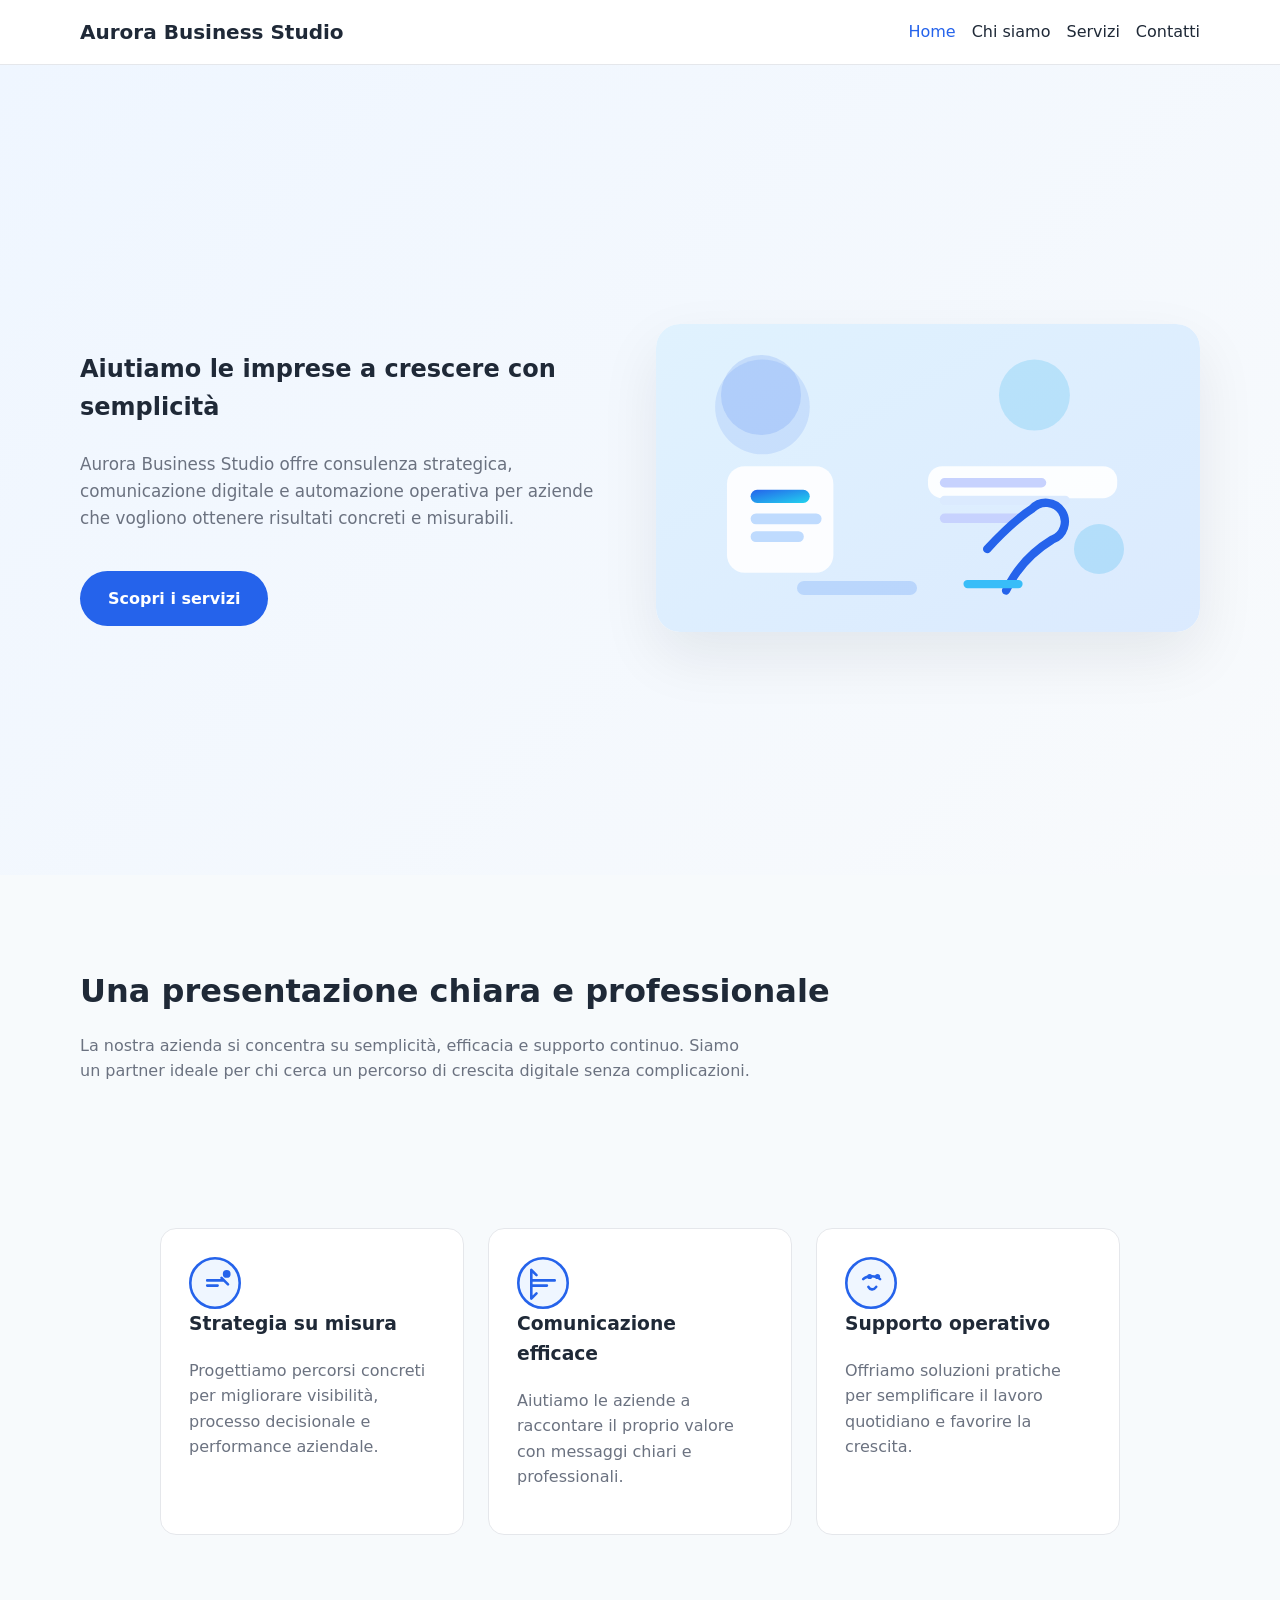
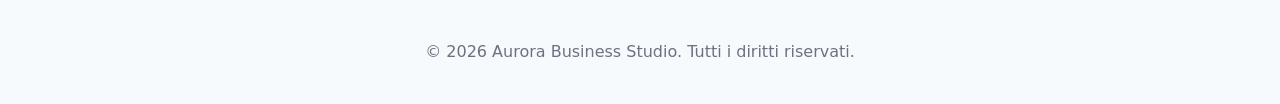
==== index.html @ 3a38fb35 "Add initial HTML, CSS, SVG assets, and JavaScript for Aurora Business Studio website" ====
<!DOCTYPE html>
<html lang="it">
<head>
  <meta charset="UTF-8" />
  <meta name="viewport" content="width=device-width, initial-scale=1.0" />
  <title>Aurora Business Studio</title>
  <link rel="stylesheet" href="styles.css" />
</head>
<body>
  <header class="site-header">
    <div class="container">
      <a class="brand" href="index.html">Aurora Business Studio</a>
      <nav>
        <a href="index.html" class="active">Home</a>
        <a href="chi-siamo.html">Chi siamo</a>
        <a href="servizi.html">Servizi</a>
        <a href="contatti.html">Contatti</a>
      </nav>
    </div>
  </header>

  <main>
    <section id="home" class="hero fade-in">
      <div class="container hero-content">
        <div class="hero-text">
          <h2>Aiutiamo le imprese a crescere con semplicità</h2>
          <p>Aurora Business Studio offre consulenza strategica, comunicazione digitale e automazione operativa per aziende che vogliono ottenere risultati concreti e misurabili.</p>
          <a class="button" href="servizi.html">Scopri i servizi</a>
        </div>
        <div class="hero-image">
          <div class="hero-graphics">
            <div class="graphic graphic-circle"></div>
            <div class="graphic graphic-small"></div>
            <div class="graphic graphic-line"></div>
          </div>
          <img src="assets/banner.svg" alt="Banner Aurora Business Studio" />
        </div>
      </div>
    </section>

    <section class="section fade-in">
      <div class="container">
        <h2>Una presentazione chiara e professionale</h2>
        <p>La nostra azienda si concentra su semplicità, efficacia e supporto continuo. Siamo un partner ideale per chi cerca un percorso di crescita digitale senza complicazioni.</p>
      </div>
    </section>

    <section class="section service-grid home-grid fade-in">
      <article>
        <div class="card-icon"><img src="assets/icon-strategy.svg" alt="Icona strategia" /></div>
        <h3>Strategia su misura</h3>
        <p>Progettiamo percorsi concreti per migliorare visibilità, processo decisionale e performance aziendale.</p>
      </article>
      <article>
        <div class="card-icon"><img src="assets/icon-comm.svg" alt="Icona comunicazione" /></div>
        <h3>Comunicazione efficace</h3>
        <p>Aiutiamo le aziende a raccontare il proprio valore con messaggi chiari e professionali.</p>
      </article>
      <article>
        <div class="card-icon"><img src="assets/icon-support.svg" alt="Icona supporto" /></div>
        <h3>Supporto operativo</h3>
        <p>Offriamo soluzioni pratiche per semplificare il lavoro quotidiano e favorire la crescita.</p>
      </article>
    </section>
  </main>

  <footer class="site-footer">
    <div class="container">
      <p>&copy; 2026 Aurora Business Studio. Tutti i diritti riservati.</p>
    </div>
  </footer>

  <script src="script.js"></script>
</body>
</html>
---- styles.css ----
:root {
  --bg: #f7fafc;
  --surface: #ffffff;
  --text: #1f2937;
  --muted: #6b7280;
  --primary: #2563eb;
  --primary-dark: #1d4ed8;
  --border: #e5e7eb;
}

* {
  box-sizing: border-box;
}

body {
  margin: 0;
  font-family: Inter, system-ui, sans-serif;
  background: var(--bg);
  color: var(--text);
  line-height: 1.6;
}

img {
  max-width: 100%;
  display: block;
}

.container {
  width: min(1120px, calc(100% - 2rem));
  margin: 0 auto;
}

.site-header {
  background: var(--surface);
  border-bottom: 1px solid var(--border);
  position: sticky;
  top: 0;
  z-index: 10;
}

.site-header .container {
  display: flex;
  align-items: center;
  justify-content: space-between;
  gap: 1rem;
  padding: 1rem 0;
}

.site-header h1 {
  margin: 0;
  font-size: 1.25rem;
}

nav {
  display: flex;
  flex-wrap: wrap;
  gap: 1rem;
}

.brand {
  color: var(--text);
  text-decoration: none;
  font-weight: 700;
  font-size: 1.25rem;
}

nav a {
  color: var(--text);
  text-decoration: none;
  font-weight: 500;
}

nav a:hover,
nav a.active,
.brand:hover {
  color: var(--primary);
}

.hero {
  min-height: calc(100vh - 90px);
  padding: 5rem 0 4rem;
  display: grid;
  align-items: center;
  background: linear-gradient(135deg, #eff6ff 0%, #f8fafc 100%);
}

.hero .container {
  max-width: 1120px;
  display: grid;
  gap: 2rem;
  align-items: center;
  grid-template-columns: 1fr 1fr;
}

.hero-text {
  max-width: 40rem;
}

.hero-image {
  position: relative;
}

.hero-image img {
  width: 100%;
  border-radius: 1.5rem;
  box-shadow: 0 24px 60px rgba(15, 23, 42, 0.08);
  animation: floatImage 8s ease-in-out infinite;
}

.hero-graphics {
  position: absolute;
  inset: 0;
  pointer-events: none;
}

.graphic {
  position: absolute;
  border-radius: 999px;
  opacity: 0.9;
  animation: floatAround 6s ease-in-out infinite;
}

.graphic-circle {
  width: 80px;
  height: 80px;
  background: rgba(37, 99, 235, 0.16);
  top: 10%;
  left: 12%;
}

.graphic-small {
  width: 50px;
  height: 50px;
  background: rgba(14, 165, 233, 0.22);
  top: 65%;
  right: 14%;
  animation-delay: 1.2s;
}

.graphic-line {
  width: 120px;
  height: 14px;
  background: rgba(59, 130, 246, 0.24);
  bottom: 12%;
  left: 26%;
  border-radius: 999px;
  animation-delay: 0.6s;
}

.card-icon img {
  width: 52px;
  animation: popIn 0.7s ease-out;
}

.service-grid article {
  background: var(--surface);
  border: 1px solid var(--border);
  border-radius: 1rem;
  padding: 1.75rem;
  transition: transform 0.25s ease, box-shadow 0.25s ease;
}

.service-grid article:hover {
  transform: translateY(-6px);
  box-shadow: 0 20px 40px rgba(15, 23, 42, 0.12);
}

@keyframes floatImage {
  0%, 100% { transform: translateY(0); }
  50% { transform: translateY(-10px); }
}

@keyframes floatAround {
  0%, 100% { transform: translateY(0); }
  50% { transform: translateY(10px); }
}

@keyframes popIn {
  from { opacity: 0; transform: scale(0.85); }
  to { opacity: 1; transform: scale(1); }
}

.page-hero {
  position: relative;
  overflow: hidden;
  border-radius: 1.75rem;
  background: linear-gradient(135deg, #f8fbff 0%, #eff6ff 100%);
  padding: 3rem 2rem;
  margin-bottom: 2rem;
}

.page-hero .container {
  display: grid;
  gap: 1.5rem;
  align-items: center;
}

.page-hero .hero-decor {
  position: absolute;
  inset: 0;
  pointer-events: none;
}

.page-hero .hero-decor span {
  position: absolute;
  border-radius: 999px;
  opacity: 0.75;
  animation: floatAround 7s ease-in-out infinite;
}

.page-hero .hero-decor span:nth-child(1) {
  width: 72px;
  height: 72px;
  background: rgba(37, 99, 235, 0.18);
  top: 12%;
  right: 8%;
}

.page-hero .hero-decor span:nth-child(2) {
  width: 44px;
  height: 44px;
  background: rgba(14, 165, 233, 0.18);
  bottom: 14%;
  left: 14%;
  animation-delay: 1.1s;
}

.page-hero .hero-decor span:nth-child(3) {
  width: 120px;
  height: 12px;
  background: rgba(59, 130, 246, 0.16);
  bottom: 18%;
  right: 16%;
  border-radius: 999px;
  animation-delay: 0.5s;
}

.page-hero h2 {
  margin: 0;
}

.service-grid article {
  background: var(--surface);
  border: 1px solid var(--border);
  border-radius: 1rem;
  padding: 1.75rem;
  transition: transform 0.25s ease, box-shadow 0.25s ease;
}

.hero p {
  max-width: 34rem;
  margin: 1.5rem 0 2.5rem;
  color: var(--muted);
  font-size: 1.05rem;
}

.button {
  display: inline-block;
  padding: 0.9rem 1.75rem;
  background: var(--primary);
  color: white;
  border-radius: 999px;
  text-decoration: none;
  font-weight: 600;
}

.button:hover {
  background: var(--primary-dark);
}

.section {
  padding: 4rem 0;
}

.section h2 {
  margin-bottom: 1rem;
  font-size: 2rem;
}

.section p {
  max-width: 42rem;
  color: var(--muted);
}

.feature-list {
  display: grid;
  gap: 0.75rem;
  max-width: 42rem;
  list-style: none;
  padding: 0;
  margin: 0;
}

.feature-list li {
  background: var(--surface);
  border: 1px solid var(--border);
  border-radius: 0.75rem;
  padding: 1rem 1.25rem;
}

.service-grid {
  display: grid;
  gap: 1.5rem;
  grid-template-columns: repeat(auto-fit, minmax(220px, 1fr));
}

.home-grid {
  max-width: 960px;
  margin-inline: auto;
}

.service-grid article {
  background: var(--surface);
  border: 1px solid var(--border);
  border-radius: 1rem;
  padding: 1.75rem;
}

.service-grid h3 {
  margin-top: 0;
}

.contact-section form {
  display: grid;
  gap: 1rem;
  max-width: 40rem;
}

label {
  font-weight: 600;
}

input,
textarea {
  width: 100%;
  border: 1px solid var(--border);
  border-radius: 0.75rem;
  padding: 0.9rem 1rem;
  font: inherit;
  background: white;
}

button[type="submit"] {
  width: fit-content;
  padding: 0.95rem 1.8rem;
  border: none;
  border-radius: 999px;
  background: var(--primary);
  color: white;
  cursor: pointer;
  font-weight: 600;
}

button[type="submit"]:hover {
  background: var(--primary-dark);
}

.popup-overlay {
  position: fixed;
  inset: 0;
  background: rgba(15, 23, 42, 0.55);
  display: grid;
  place-items: center;
  padding: 1.5rem;
  z-index: 50;
}

.popup-card {
  background: var(--surface);
  border-radius: 1.25rem;
  padding: 2rem;
  width: min(420px, 100%);
  text-align: center;
  box-shadow: 0 24px 80px rgba(15, 23, 42, 0.18);
  animation: popupIn 0.24s ease-out;
}

.popup-card h3 {
  margin-top: 0;
  margin-bottom: 0.75rem;
}

.popup-card p {
  color: var(--muted);
  margin-bottom: 1.5rem;
}

#popup-close {
  background: var(--primary);
  color: white;
  border: none;
  border-radius: 999px;
  padding: 0.9rem 1.5rem;
  cursor: pointer;
  font-weight: 600;
}

#popup-close:hover {
  background: var(--primary-dark);
}

.hidden {
  display: none;
}

@keyframes popupIn {
  from {
    opacity: 0;
    transform: translateY(20px) scale(0.97);
  }
  to {
    opacity: 1;
    transform: translateY(0) scale(1);
  }
}

.fade-in {
  opacity: 0;
  transform: translateY(20px);
  animation: fadeInUp 0.8s ease forwards;
}

.fade-in:nth-child(1) {
  animation-delay: 0.1s;
}

.fade-in:nth-child(2) {
  animation-delay: 0.2s;
}

.fade-in:nth-child(3) {
  animation-delay: 0.3s;
}

@keyframes fadeInUp {
  to {
    opacity: 1;
    transform: translateY(0);
  }
}

.info-card {
  background: var(--surface);
  border: 1px solid var(--border);
  border-radius: 1rem;
  padding: 2rem;
  box-shadow: 0 20px 50px rgba(15, 23, 42, 0.06);
}

.contact-grid {
  display: grid;
  gap: 2rem;
  grid-template-columns: 1fr 1fr;
}

.contact-info {
  background: linear-gradient(135deg, rgba(37, 99, 235, 0.08), rgba(56, 189, 248, 0.08));
  border: 1px solid rgba(37, 99, 235, 0.15);
  border-radius: 1rem;
  padding: 2rem;
}

@media (max-width: 840px) {
  .contact-grid {
    grid-template-columns: 1fr;
  }
}

.site-footer {
  padding: 1.5rem 0;
  text-align: center;
  color: var(--muted);
}

@media (max-width: 840px) {
  .service-grid,
  .contact-grid {
    grid-template-columns: 1fr;
  }
}

@media (max-width: 840px) {
  .service-grid,
  .contact-grid {
    grid-template-columns: 1fr;
  }

  .hero {
    min-height: auto;
    padding: 4rem 0 3rem;
  }

  .hero .container,
  .page-hero .container {
    grid-template-columns: 1fr;
  }

  .hero h2,
  .page-hero h2 {
    font-size: clamp(2rem, 6vw, 2.6rem);
  }

  .hero p,
  .page-hero p {
    max-width: 100%;
  }
}

@media (max-width: 640px) {
  .site-header .container {
    flex-direction: column;
    align-items: flex-start;
  }

  .hero {
    padding: 3rem 0 2rem;
  }

  .hero .container {
    width: 100%;
  }

  .hero h2 {
    font-size: 2.1rem;
  }

  .hero p {
    margin-bottom: 1.5rem;
  }

  .site-header {
    padding: 0.75rem 0;
  }
}
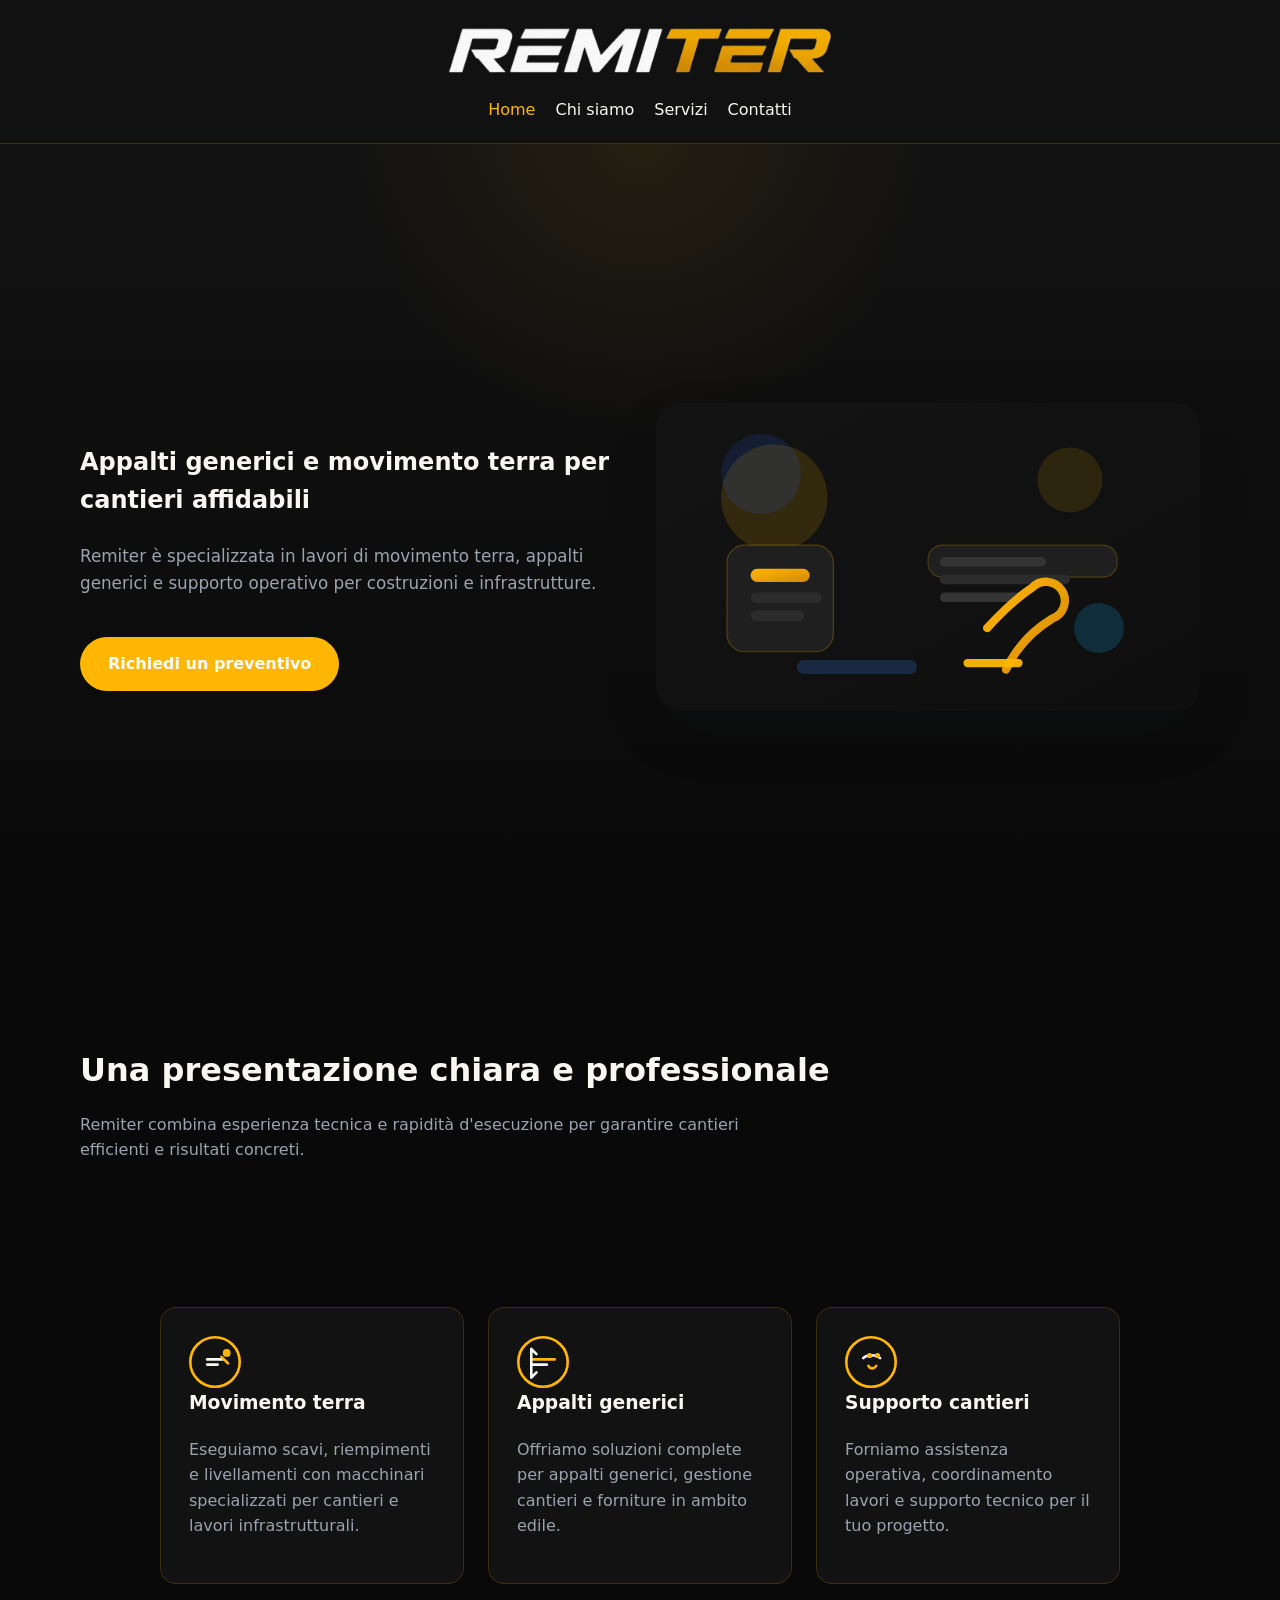
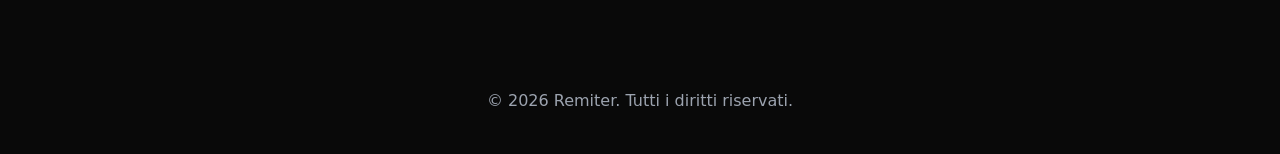
==== commit 16817f9a: "Refactor code structure for improved readability and maintainability" ====
--- a/index.html
+++ b/index.html
@@ -3,13 +3,21 @@
 <head>
   <meta charset="UTF-8" />
   <meta name="viewport" content="width=device-width, initial-scale=1.0" />
-  <title>Aurora Business Studio</title>
+  <title>Remiter - Appalti generici e movimento terra</title>
   <link rel="stylesheet" href="styles.css" />
 </head>
 <body>
+  <div class="intro-screen" id="intro-screen">
+    <div class="intro-content">
+      <img class="intro-logo" src="assets/text.png" alt="Remiter logo" />
+      <p class="intro-subtitle">Appalti generici e movimento terra</p>
+      <div class="intro-arrow" id="intro-arrow"></div>
+    </div>
+  </div>
+
   <header class="site-header">
     <div class="container">
-      <a class="brand" href="index.html">Aurora Business Studio</a>
+      <a class="brand" href="index.html"><img class="brand-logo" src="assets/text.png" alt="Remiter logo" /></a>
       <nav>
         <a href="index.html" class="active">Home</a>
         <a href="chi-siamo.html">Chi siamo</a>
@@ -23,9 +31,9 @@
     <section id="home" class="hero fade-in">
       <div class="container hero-content">
         <div class="hero-text">
-          <h2>Aiutiamo le imprese a crescere con semplicità</h2>
-          <p>Aurora Business Studio offre consulenza strategica, comunicazione digitale e automazione operativa per aziende che vogliono ottenere risultati concreti e misurabili.</p>
-          <a class="button" href="servizi.html">Scopri i servizi</a>
+          <h2>Appalti generici e movimento terra per cantieri affidabili</h2>
+          <p>Remiter è specializzata in lavori di movimento terra, appalti generici e supporto operativo per costruzioni e infrastrutture.</p>
+          <a class="button" href="contatti.html">Richiedi un preventivo</a>
         </div>
         <div class="hero-image">
           <div class="hero-graphics">
@@ -33,7 +41,7 @@
             <div class="graphic graphic-small"></div>
             <div class="graphic graphic-line"></div>
           </div>
-          <img src="assets/banner.svg" alt="Banner Aurora Business Studio" />
+          <img src="assets/banner.svg" alt="Banner Remiter" />
         </div>
       </div>
     </section>
@@ -41,32 +49,32 @@
     <section class="section fade-in">
       <div class="container">
         <h2>Una presentazione chiara e professionale</h2>
-        <p>La nostra azienda si concentra su semplicità, efficacia e supporto continuo. Siamo un partner ideale per chi cerca un percorso di crescita digitale senza complicazioni.</p>
+        <p>Remiter combina esperienza tecnica e rapidità d'esecuzione per garantire cantieri efficienti e risultati concreti.</p>
       </div>
     </section>
 
     <section class="section service-grid home-grid fade-in">
       <article>
-        <div class="card-icon"><img src="assets/icon-strategy.svg" alt="Icona strategia" /></div>
-        <h3>Strategia su misura</h3>
-        <p>Progettiamo percorsi concreti per migliorare visibilità, processo decisionale e performance aziendale.</p>
+        <div class="card-icon"><img src="assets/icon-strategy.svg" alt="Icona movimento terra" /></div>
+        <h3>Movimento terra</h3>
+        <p>Eseguiamo scavi, riempimenti e livellamenti con macchinari specializzati per cantieri e lavori infrastrutturali.</p>
       </article>
       <article>
-        <div class="card-icon"><img src="assets/icon-comm.svg" alt="Icona comunicazione" /></div>
-        <h3>Comunicazione efficace</h3>
-        <p>Aiutiamo le aziende a raccontare il proprio valore con messaggi chiari e professionali.</p>
+        <div class="card-icon"><img src="assets/icon-comm.svg" alt="Icona appalti generici" /></div>
+        <h3>Appalti generici</h3>
+        <p>Offriamo soluzioni complete per appalti generici, gestione cantieri e forniture in ambito edile.</p>
       </article>
       <article>
-        <div class="card-icon"><img src="assets/icon-support.svg" alt="Icona supporto" /></div>
-        <h3>Supporto operativo</h3>
-        <p>Offriamo soluzioni pratiche per semplificare il lavoro quotidiano e favorire la crescita.</p>
+        <div class="card-icon"><img src="assets/icon-support.svg" alt="Icona supporto cantieri" /></div>
+        <h3>Supporto cantieri</h3>
+        <p>Forniamo assistenza operativa, coordinamento lavori e supporto tecnico per il tuo progetto.</p>
       </article>
     </section>
   </main>
 
   <footer class="site-footer">
     <div class="container">
-      <p>&copy; 2026 Aurora Business Studio. Tutti i diritti riservati.</p>
+      <p>&copy; 2026 Remiter. Tutti i diritti riservati.</p>
     </div>
   </footer>
 
--- a/styles.css
+++ b/styles.css
@@ -1,11 +1,13 @@
 :root {
-  --bg: #f7fafc;
-  --surface: #ffffff;
-  --text: #1f2937;
-  --muted: #6b7280;
-  --primary: #2563eb;
-  --primary-dark: #1d4ed8;
-  --border: #e5e7eb;
+  --bg: #090909;
+  --surface: #121212;
+  --surface-soft: #1f1f1f;
+  --text: #f8f7f3;
+  --muted: #9ca3af;
+  --primary: #ffb703;
+  --primary-dark: #d48806;
+  --accent: #f7c948;
+  --border: rgba(255, 183, 3, 0.16);
 }
 
 * {
@@ -20,19 +22,32 @@
   line-height: 1.6;
 }
 
+body.intro-active {
+  overflow: hidden;
+  height: 100vh;
+}
+
 img {
   max-width: 100%;
   display: block;
 }
 
+body.intro-hidden .site-header,
+body.intro-hidden main,
+body.no-intro .site-header,
+body.no-intro main {
+  opacity: 1;
+  transform: translateY(0);
+}
+
 .container {
   width: min(1120px, calc(100% - 2rem));
   margin: 0 auto;
 }
 
 .site-header {
-  background: var(--surface);
-  border-bottom: 1px solid var(--border);
+  background: rgba(18, 18, 18, 0.96);
+  border-bottom: 1px solid rgba(255, 183, 3, 0.18);
   position: sticky;
   top: 0;
   z-index: 10;
@@ -40,10 +55,163 @@
 
 .site-header .container {
   display: flex;
+  flex-direction: column;
   align-items: center;
-  justify-content: space-between;
-  gap: 1rem;
-  padding: 1rem 0;
+  justify-content: center;
+  gap: 0.75rem;
+  padding: 1.25rem 0;
+}
+
+.hero {
+  min-height: calc(100vh - 90px);
+  padding: 5rem 0 4rem;
+  display: grid;
+  align-items: center;
+  background: linear-gradient(180deg, rgba(30, 30, 30, 1) 0%, rgba(18, 18, 18, 1) 100%);
+}
+
+.intro-screen {
+  position: fixed;
+  inset: 0;
+  display: grid;
+  place-items: center;
+  background: #090909;
+  z-index: 1000;
+  opacity: 1;
+  transition: opacity 0.7s ease;
+}
+
+.intro-screen.hidden {
+  opacity: 0;
+  pointer-events: none;
+}
+
+.site-header,
+main {
+  opacity: 0;
+  transform: translateY(18px);
+  transition: opacity 0.75s ease, transform 0.75s ease;
+}
+
+body.intro-hidden .site-header,
+body.intro-hidden main {
+  opacity: 1;
+  transform: translateY(0);
+}
+
+.intro-content {
+  text-align: center;
+  color: #f8f7f3;
+}
+
+.intro-logo {
+  width: 320px;
+  max-width: 90vw;
+  height: auto;
+  display: block;
+  margin: 0 auto 1rem;
+  opacity: 0;
+  transform: scale(0.85);
+  animation: introReveal 1.2s ease forwards;
+}
+
+.intro-subtitle {
+  margin: 0;
+  color: #9ca3af;
+  font-size: 1rem;
+  letter-spacing: 0.15em;
+  text-transform: uppercase;
+  opacity: 0;
+  transform: translateY(16px);
+  animation: introText 1.2s ease 0.5s forwards;
+}
+
+.intro-arrow {
+  width: 42px;
+  height: 42px;
+  margin: 1.75rem auto 0;
+  border-bottom: 3px solid #ffb703;
+  border-right: 3px solid #ffb703;
+  transform: rotate(45deg);
+  opacity: 0;
+  animation: introArrow 1.2s ease 0.9s forwards, introBlink 1.5s ease-in-out 1.8s infinite;
+}
+
+@keyframes introReveal {
+  to {
+    opacity: 1;
+    transform: scale(1);
+  }
+}
+
+@keyframes introText {
+  to {
+    opacity: 1;
+    transform: translateY(0);
+  }
+}
+
+@keyframes introArrow {
+  0% {
+    opacity: 0;
+    transform: rotate(45deg);
+  }
+  100% {
+    opacity: 1;
+    transform: rotate(45deg);
+  }
+}
+
+@keyframes introBlink {
+  0%, 100% {
+    opacity: 1;
+  }
+  50% {
+    opacity: 0.35;
+  }
+}
+
+.hero p {
+  max-width: 34rem;
+  margin: 1.5rem 0 2.5rem;
+  color: var(--muted);
+  font-size: 1.05rem;
+}
+
+.button {
+  display: inline-block;
+  padding: 0.9rem 1.75rem;
+  background: var(--primary);
+  color: #090909;
+  border-radius: 999px;
+  text-decoration: none;
+  font-weight: 700;
+}
+
+.button:hover {
+  background: var(--primary-dark);
+}
+
+.feature-list li,
+.service-grid article,
+.popup-card {
+  background: var(--surface);
+  border: 1px solid var(--border);
+}
+
+.section {
+  padding: 4rem 0;
+}
+
+.section h2 {
+  margin-bottom: 1rem;
+  font-size: 2rem;
+  color: var(--text);
+}
+
+.section p {
+  max-width: 42rem;
+  color: var(--muted);
 }
 
 .site-header h1 {
@@ -54,7 +222,8 @@
 nav {
   display: flex;
   flex-wrap: wrap;
-  gap: 1rem;
+  justify-content: center;
+  gap: 1.25rem;
 }
 
 .brand {
@@ -70,6 +239,23 @@
   font-weight: 500;
 }
 
+.brand {
+  color: var(--text);
+  text-decoration: none;
+  font-weight: 700;
+  font-size: 1.25rem;
+  display: inline-flex;
+  align-items: center;
+  gap: 1rem;
+}
+
+.brand-logo {
+  width: 400px;
+  height: auto;
+  display: block;
+  border-radius: 0.35rem;
+}
+
 nav a:hover,
 nav a.active,
 .brand:hover {
@@ -81,7 +267,8 @@
   padding: 5rem 0 4rem;
   display: grid;
   align-items: center;
-  background: linear-gradient(135deg, #eff6ff 0%, #f8fafc 100%);
+  background: radial-gradient(circle at top, rgba(255, 183, 3, 0.08), transparent 28%),
+    linear-gradient(180deg, #121212 0%, #090909 100%);
 }
 
 .hero .container {
@@ -184,7 +371,7 @@
   position: relative;
   overflow: hidden;
   border-radius: 1.75rem;
-  background: linear-gradient(135deg, #f8fbff 0%, #eff6ff 100%);
+  background: linear-gradient(135deg, #151515 0%, #0f0f0f 100%);
   padding: 3rem 2rem;
   margin-bottom: 2rem;
 }
@@ -211,7 +398,7 @@
 .page-hero .hero-decor span:nth-child(1) {
   width: 72px;
   height: 72px;
-  background: rgba(37, 99, 235, 0.18);
+  background: rgba(255, 183, 3, 0.18);
   top: 12%;
   right: 8%;
 }
@@ -219,7 +406,7 @@
 .page-hero .hero-decor span:nth-child(2) {
   width: 44px;
   height: 44px;
-  background: rgba(14, 165, 233, 0.18);
+  background: rgba(156, 163, 175, 0.18);
   bottom: 14%;
   left: 14%;
   animation-delay: 1.1s;
@@ -228,7 +415,7 @@
 .page-hero .hero-decor span:nth-child(3) {
   width: 120px;
   height: 12px;
-  background: rgba(59, 130, 246, 0.16);
+  background: rgba(255, 183, 3, 0.14);
   bottom: 18%;
   right: 16%;
   border-radius: 999px;
@@ -333,11 +520,17 @@
 input,
 textarea {
   width: 100%;
-  border: 1px solid var(--border);
+  border: 1px solid rgba(255, 183, 3, 0.18);
   border-radius: 0.75rem;
   padding: 0.9rem 1rem;
   font: inherit;
-  background: white;
+  background: #121212;
+  color: var(--text);
+}
+
+input::placeholder,
+textarea::placeholder {
+  color: #9ca3af;
 }
 
 button[type="submit"] {
@@ -346,9 +539,9 @@
   border: none;
   border-radius: 999px;
   background: var(--primary);
-  color: white;
+  color: #090909;
   cursor: pointer;
-  font-weight: 600;
+  font-weight: 700;
 }
 
 button[type="submit"]:hover {
@@ -454,8 +647,8 @@
 }
 
 .contact-info {
-  background: linear-gradient(135deg, rgba(37, 99, 235, 0.08), rgba(56, 189, 248, 0.08));
-  border: 1px solid rgba(37, 99, 235, 0.15);
+  background: linear-gradient(135deg, rgba(255, 183, 3, 0.08), rgba(255, 183, 3, 0.02));
+  border: 1px solid rgba(255, 183, 3, 0.15);
   border-radius: 1rem;
   padding: 2rem;
 }
@@ -477,12 +670,20 @@
   .contact-grid {
     grid-template-columns: 1fr;
   }
-}
-
-@media (max-width: 840px) {
-  .service-grid,
-  .contact-grid {
-    grid-template-columns: 1fr;
+
+  .site-header .container {
+    flex-direction: column;
+    align-items: flex-start;
+    gap: 0.75rem;
+  }
+
+  nav {
+    width: 100%;
+    justify-content: flex-start;
+  }
+
+  nav a {
+    padding: 0.35rem 0;
   }
 
   .hero {
@@ -495,6 +696,24 @@
     grid-template-columns: 1fr;
   }
 
+  .hero-image {
+    order: -1;
+  }
+
+  .hero-image img {
+    max-height: 320px;
+    object-fit: cover;
+  }
+
+  .hero-graphics {
+    display: none;
+  }
+
+  .hero-text,
+  .page-hero .container {
+    width: 100%;
+  }
+
   .hero h2,
   .page-hero h2 {
     font-size: clamp(2rem, 6vw, 2.6rem);
@@ -503,6 +722,20 @@
   .hero p,
   .page-hero p {
     max-width: 100%;
+  }
+
+  .section {
+    padding: 3rem 0;
+  }
+
+  .page-hero {
+    padding: 2rem 1rem;
+  }
+
+  .service-grid article,
+  .contact-section form,
+  .feature-list li {
+    padding: 1.25rem;
   }
 }
 
@@ -512,20 +745,32 @@
     align-items: flex-start;
   }
 
+  nav {
+    width: 100%;
+    gap: 0.5rem;
+  }
+
   .hero {
     padding: 3rem 0 2rem;
   }
 
-  .hero .container {
-    width: 100%;
-  }
-
-  .hero h2 {
-    font-size: 2.1rem;
-  }
-
-  .hero p {
-    margin-bottom: 1.5rem;
+  .hero .container,
+  .page-hero .container {
+    gap: 1.5rem;
+  }
+
+  .hero h2,
+  .page-hero h2 {
+    font-size: 2rem;
+  }
+
+  .hero p,
+  .page-hero p {
+    margin-bottom: 1.25rem;
+  }
+
+  .hero-image img {
+    border-radius: 1.2rem;
   }
 
   .site-header {
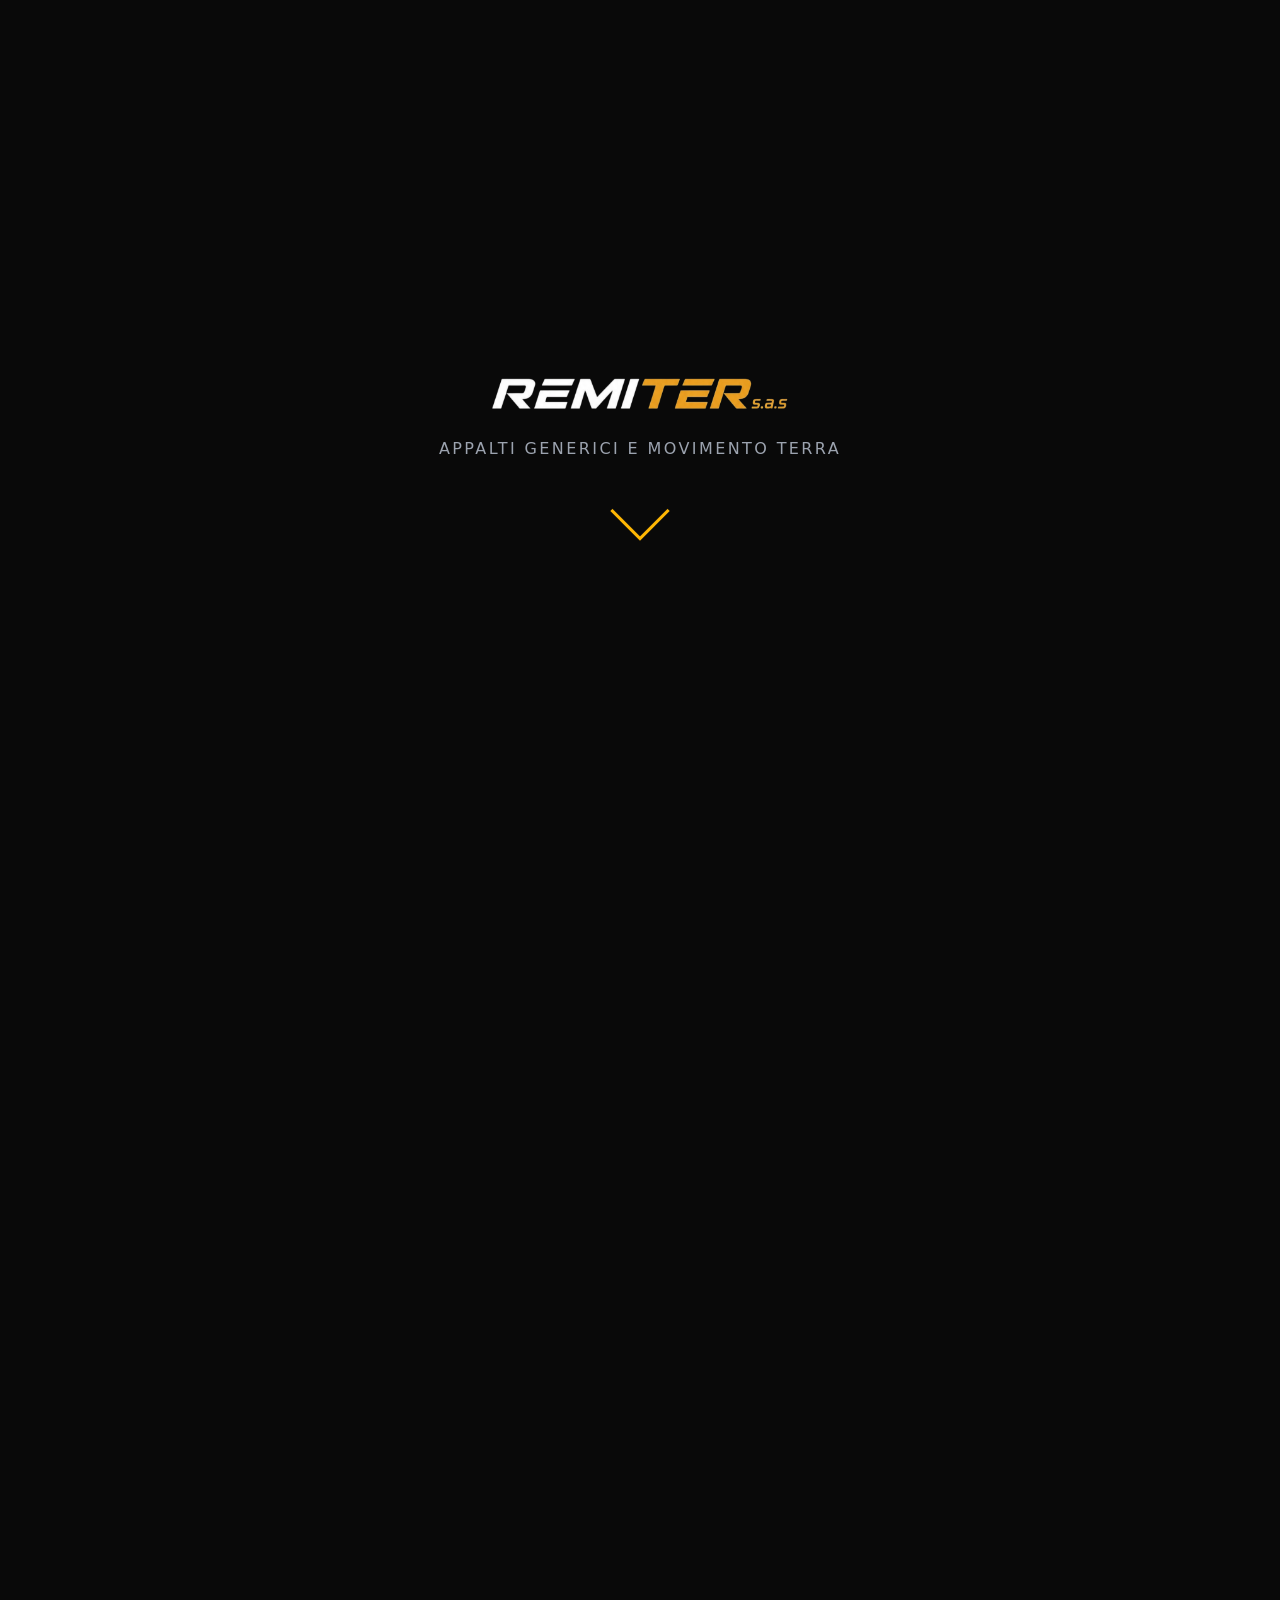
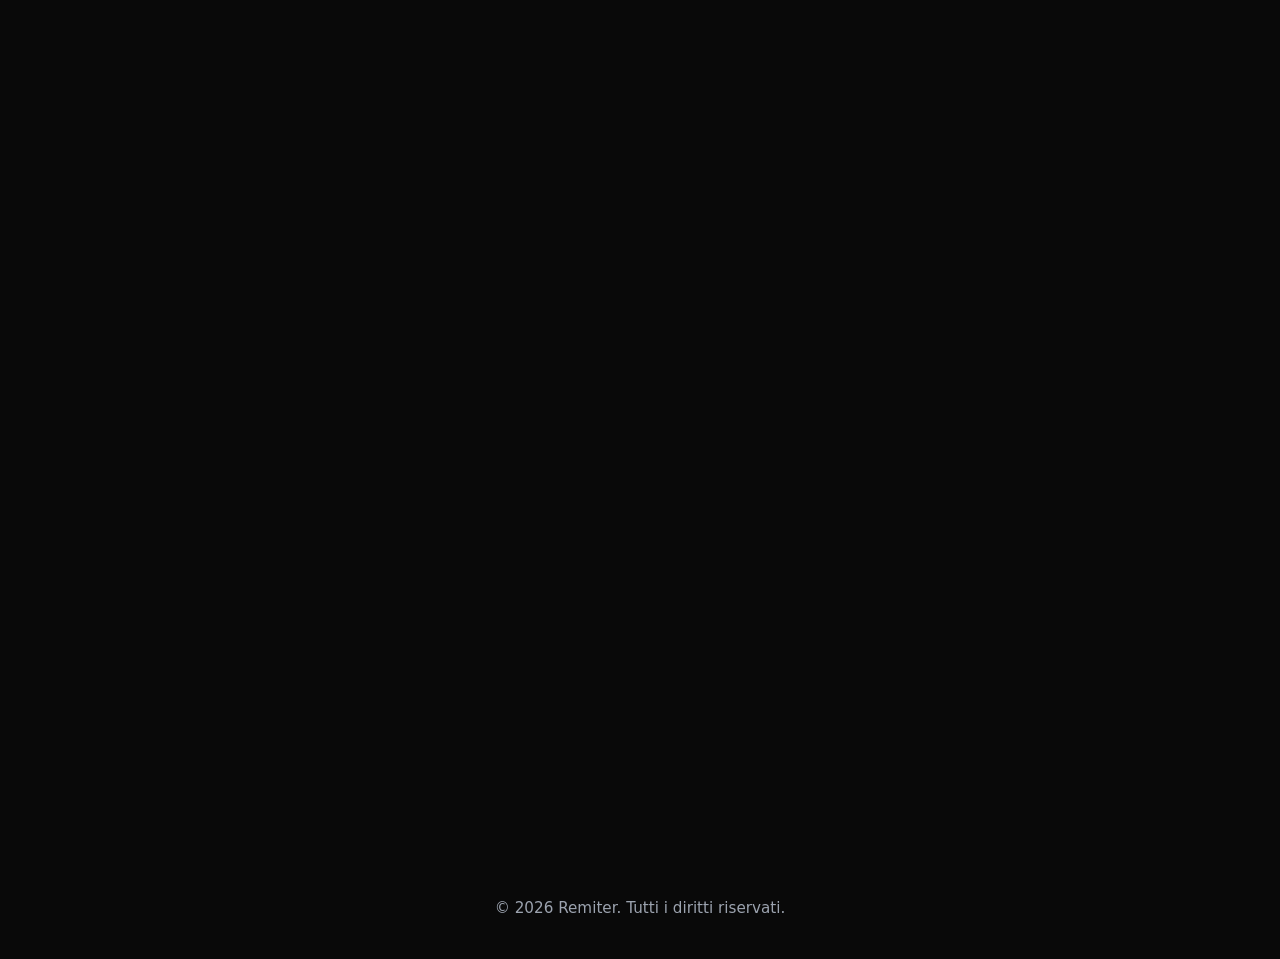
==== commit b098a73c: "Add .DS_Store file to repository" ====
--- a/index.html
+++ b/index.html
@@ -1,83 +1,114 @@
-<!DOCTYPE html>
-<html lang="it">
-<head>
-  <meta charset="UTF-8" />
-  <meta name="viewport" content="width=device-width, initial-scale=1.0" />
-  <title>Remiter - Appalti generici e movimento terra</title>
-  <link rel="stylesheet" href="styles.css" />
-</head>
-<body>
-  <div class="intro-screen" id="intro-screen">
-    <div class="intro-content">
-      <img class="intro-logo" src="assets/text.png" alt="Remiter logo" />
-      <p class="intro-subtitle">Appalti generici e movimento terra</p>
-      <div class="intro-arrow" id="intro-arrow"></div>
-    </div>
-  </div>
-
-  <header class="site-header">
-    <div class="container">
-      <a class="brand" href="index.html"><img class="brand-logo" src="assets/text.png" alt="Remiter logo" /></a>
-      <nav>
-        <a href="index.html" class="active">Home</a>
-        <a href="chi-siamo.html">Chi siamo</a>
-        <a href="servizi.html">Servizi</a>
-        <a href="contatti.html">Contatti</a>
-      </nav>
-    </div>
-  </header>
-
-  <main>
-    <section id="home" class="hero fade-in">
-      <div class="container hero-content">
-        <div class="hero-text">
-          <h2>Appalti generici e movimento terra per cantieri affidabili</h2>
-          <p>Remiter è specializzata in lavori di movimento terra, appalti generici e supporto operativo per costruzioni e infrastrutture.</p>
-          <a class="button" href="contatti.html">Richiedi un preventivo</a>
-        </div>
-        <div class="hero-image">
-          <div class="hero-graphics">
-            <div class="graphic graphic-circle"></div>
-            <div class="graphic graphic-small"></div>
-            <div class="graphic graphic-line"></div>
-          </div>
-          <img src="assets/banner.svg" alt="Banner Remiter" />
-        </div>
-      </div>
-    </section>
-
-    <section class="section fade-in">
-      <div class="container">
-        <h2>Una presentazione chiara e professionale</h2>
-        <p>Remiter combina esperienza tecnica e rapidità d'esecuzione per garantire cantieri efficienti e risultati concreti.</p>
-      </div>
-    </section>
-
-    <section class="section service-grid home-grid fade-in">
-      <article>
-        <div class="card-icon"><img src="assets/icon-strategy.svg" alt="Icona movimento terra" /></div>
-        <h3>Movimento terra</h3>
-        <p>Eseguiamo scavi, riempimenti e livellamenti con macchinari specializzati per cantieri e lavori infrastrutturali.</p>
-      </article>
-      <article>
-        <div class="card-icon"><img src="assets/icon-comm.svg" alt="Icona appalti generici" /></div>
-        <h3>Appalti generici</h3>
-        <p>Offriamo soluzioni complete per appalti generici, gestione cantieri e forniture in ambito edile.</p>
-      </article>
-      <article>
-        <div class="card-icon"><img src="assets/icon-support.svg" alt="Icona supporto cantieri" /></div>
-        <h3>Supporto cantieri</h3>
-        <p>Forniamo assistenza operativa, coordinamento lavori e supporto tecnico per il tuo progetto.</p>
-      </article>
-    </section>
-  </main>
-
-  <footer class="site-footer">
-    <div class="container">
-      <p>&copy; 2026 Remiter. Tutti i diritti riservati.</p>
-    </div>
-  </footer>
-
-  <script src="script.js"></script>
-</body>
-</html>
+<!DOCTYPE html>
+<html lang="it">
+<head>
+  <meta charset="UTF-8" />
+  <meta name="viewport" content="width=device-width, initial-scale=1.0" />
+  <title>Remiter - Appalti generici e movimento terra</title>
+  <link rel="stylesheet" href="styles.css" />
+</head>
+<body>
+  <div class="intro-screen" id="intro-screen">
+    <div class="intro-content">
+      <img class="intro-logo" src="assets/text.png?v=20260925" alt="Remiter logo" />
+      <p class="intro-subtitle">Appalti generici e movimento terra</p>
+      <div class="intro-arrow" id="intro-arrow"></div>
+    </div>
+  </div>
+
+  <header class="site-header">
+    <div class="container">
+      <a class="brand" href="index.html"><img class="brand-logo" src="assets/text.png?v=20260925" alt="Remiter logo" /></a>
+      <nav>
+        <a href="index.html" class="active">Home</a>
+        <a href="chi-siamo.html">Chi siamo</a>
+        <a href="servizi.html">Servizi</a>
+        <a href="contatti.html">Contatti</a>
+      </nav>
+    </div>
+  </header>
+
+  <main>
+    <section id="home" class="hero fade-in">
+      <div class="container hero-content">
+        <div class="hero-text">
+          <h2>Appalti generici e movimento terra per cantieri affidabili</h2>
+          <p>Remiter è un’impresa italiana dedicata alla realizzazione di opere civili, scavi, movimenti terra e appalti generici per privati, imprese e operatori del settore. Un team competente, uno standard di sicurezza elevato e un sistema di lavoro preciso per consegnare ogni progetto con tempi, qualità e trasparenza.</p>
+          <a class="button" href="contatti.html">Richiedi un preventivo</a>
+        </div>
+        <div class="hero-image">
+          <div class="hero-graphics">
+            <div class="graphic graphic-circle"></div>
+            <div class="graphic graphic-small"></div>
+            <div class="graphic graphic-line"></div>
+          </div>
+          <img src="assets/banner.svg" alt="Banner Remiter" />
+        </div>
+      </div>
+    </section>
+
+    <section class="section fade-in">
+      <div class="container">
+        <h2>Competenza concreta, organizzazione precisa</h2>
+        <p>Da oltre 15 anni accompagniamo progetti di costruzione, riqualificazione e manutenzione con un approccio operativo e orientato al risultato. Ogni intervento viene pianificato in base alle esigenze del cantiere, alle tempistiche e alle condizioni del sito per massimizzare efficienza e sicurezza.</p>
+      </div>
+    </section>
+
+    <section class="section stats-section fade-in">
+      <div class="container stats-grid">
+        <article>
+          <strong>15+</strong>
+          <span>Anni di esperienza</span>
+        </article>
+        <article>
+          <strong>250+</strong>
+          <span>Cantieri gestiti</span>
+        </article>
+        <article>
+          <strong>100%</strong>
+          <span>Approccio personalizzato</span>
+        </article>
+        <article>
+          <strong>24/7</strong>
+          <span>Supporto operativo</span>
+        </article>
+      </div>
+    </section>
+
+    <section class="section service-grid home-grid fade-in">
+      <article>
+        <div class="card-icon"><img src="assets/icon-strategy.svg" alt="Icona movimento terra" /></div>
+        <h3>Movimento terra</h3>
+        <p>Scavi, sbancamenti, livellamenti, riempimenti e sistemazioni del terreno per cantieri edili, urbanistici e infrastrutturali.</p>
+      </article>
+      <article>
+        <div class="card-icon"><img src="assets/icon-comm.svg" alt="Icona appalti generici" /></div>
+        <h3>Appalti generici</h3>
+        <p>Gestione di commesse di costruzione, opere civili, ristrutturazioni e lavori specializzati con coordinamento completo.</p>
+      </article>
+      <article>
+        <div class="card-icon"><img src="assets/icon-support.svg" alt="Icona supporto cantieri" /></div>
+        <h3>Supporto cantieri</h3>
+        <p>Logistica, organizzazione dei turni, coordinamento dei lavori e assistenza tecnica per mantenere alti livelli di produttività.</p>
+      </article>
+    </section>
+
+    <section class="section highlight-panel fade-in">
+      <div class="container highlight-wrap">
+        <div>
+          <h2>Una realtà costruita sulla fiducia</h2>
+          <p>Remiter opera con una logica semplice: ascoltare il cliente, definire le priorità, eseguire i lavori con precisione e rispettare tempi e budget. La nostra forza è la capacità di gestire ogni fase in modo concreto, senza rinunciare alla qualità e alla sicurezza.</p>
+        </div>
+        <a class="button secondary" href="chi-siamo.html">Scopri chi siamo</a>
+      </div>
+    </section>
+  </main>
+
+  <footer class="site-footer">
+    <div class="container">
+      <p>&copy; 2026 Remiter. Tutti i diritti riservati.</p>
+    </div>
+  </footer>
+
+  <script src="script.js"></script>
+</body>
+</html>
--- a/styles.css
+++ b/styles.css
@@ -1,779 +1,1152 @@
-:root {
-  --bg: #090909;
-  --surface: #121212;
-  --surface-soft: #1f1f1f;
-  --text: #f8f7f3;
-  --muted: #9ca3af;
-  --primary: #ffb703;
-  --primary-dark: #d48806;
-  --accent: #f7c948;
-  --border: rgba(255, 183, 3, 0.16);
-}
-
-* {
-  box-sizing: border-box;
-}
-
-body {
-  margin: 0;
-  font-family: Inter, system-ui, sans-serif;
-  background: var(--bg);
-  color: var(--text);
-  line-height: 1.6;
-}
-
-body.intro-active {
-  overflow: hidden;
-  height: 100vh;
-}
-
-img {
-  max-width: 100%;
-  display: block;
-}
-
-body.intro-hidden .site-header,
-body.intro-hidden main,
-body.no-intro .site-header,
-body.no-intro main {
-  opacity: 1;
-  transform: translateY(0);
-}
-
-.container {
-  width: min(1120px, calc(100% - 2rem));
-  margin: 0 auto;
-}
-
-.site-header {
-  background: rgba(18, 18, 18, 0.96);
-  border-bottom: 1px solid rgba(255, 183, 3, 0.18);
-  position: sticky;
-  top: 0;
-  z-index: 10;
-}
-
-.site-header .container {
-  display: flex;
-  flex-direction: column;
-  align-items: center;
-  justify-content: center;
-  gap: 0.75rem;
-  padding: 1.25rem 0;
-}
-
-.hero {
-  min-height: calc(100vh - 90px);
-  padding: 5rem 0 4rem;
-  display: grid;
-  align-items: center;
-  background: linear-gradient(180deg, rgba(30, 30, 30, 1) 0%, rgba(18, 18, 18, 1) 100%);
-}
-
-.intro-screen {
-  position: fixed;
-  inset: 0;
-  display: grid;
-  place-items: center;
-  background: #090909;
-  z-index: 1000;
-  opacity: 1;
-  transition: opacity 0.7s ease;
-}
-
-.intro-screen.hidden {
-  opacity: 0;
-  pointer-events: none;
-}
-
-.site-header,
-main {
-  opacity: 0;
-  transform: translateY(18px);
-  transition: opacity 0.75s ease, transform 0.75s ease;
-}
-
-body.intro-hidden .site-header,
-body.intro-hidden main {
-  opacity: 1;
-  transform: translateY(0);
-}
-
-.intro-content {
-  text-align: center;
-  color: #f8f7f3;
-}
-
-.intro-logo {
-  width: 320px;
-  max-width: 90vw;
-  height: auto;
-  display: block;
-  margin: 0 auto 1rem;
-  opacity: 0;
-  transform: scale(0.85);
-  animation: introReveal 1.2s ease forwards;
-}
-
-.intro-subtitle {
-  margin: 0;
-  color: #9ca3af;
-  font-size: 1rem;
-  letter-spacing: 0.15em;
-  text-transform: uppercase;
-  opacity: 0;
-  transform: translateY(16px);
-  animation: introText 1.2s ease 0.5s forwards;
-}
-
-.intro-arrow {
-  width: 42px;
-  height: 42px;
-  margin: 1.75rem auto 0;
-  border-bottom: 3px solid #ffb703;
-  border-right: 3px solid #ffb703;
-  transform: rotate(45deg);
-  opacity: 0;
-  animation: introArrow 1.2s ease 0.9s forwards, introBlink 1.5s ease-in-out 1.8s infinite;
-}
-
-@keyframes introReveal {
-  to {
-    opacity: 1;
-    transform: scale(1);
-  }
-}
-
-@keyframes introText {
-  to {
-    opacity: 1;
-    transform: translateY(0);
-  }
-}
-
-@keyframes introArrow {
-  0% {
-    opacity: 0;
-    transform: rotate(45deg);
-  }
-  100% {
-    opacity: 1;
-    transform: rotate(45deg);
-  }
-}
-
-@keyframes introBlink {
-  0%, 100% {
-    opacity: 1;
-  }
-  50% {
-    opacity: 0.35;
-  }
-}
-
-.hero p {
-  max-width: 34rem;
-  margin: 1.5rem 0 2.5rem;
-  color: var(--muted);
-  font-size: 1.05rem;
-}
-
-.button {
-  display: inline-block;
-  padding: 0.9rem 1.75rem;
-  background: var(--primary);
-  color: #090909;
-  border-radius: 999px;
-  text-decoration: none;
-  font-weight: 700;
-}
-
-.button:hover {
-  background: var(--primary-dark);
-}
-
-.feature-list li,
-.service-grid article,
-.popup-card {
-  background: var(--surface);
-  border: 1px solid var(--border);
-}
-
-.section {
-  padding: 4rem 0;
-}
-
-.section h2 {
-  margin-bottom: 1rem;
-  font-size: 2rem;
-  color: var(--text);
-}
-
-.section p {
-  max-width: 42rem;
-  color: var(--muted);
-}
-
-.site-header h1 {
-  margin: 0;
-  font-size: 1.25rem;
-}
-
-nav {
-  display: flex;
-  flex-wrap: wrap;
-  justify-content: center;
-  gap: 1.25rem;
-}
-
-.brand {
-  color: var(--text);
-  text-decoration: none;
-  font-weight: 700;
-  font-size: 1.25rem;
-}
-
-nav a {
-  color: var(--text);
-  text-decoration: none;
-  font-weight: 500;
-}
-
-.brand {
-  color: var(--text);
-  text-decoration: none;
-  font-weight: 700;
-  font-size: 1.25rem;
-  display: inline-flex;
-  align-items: center;
-  gap: 1rem;
-}
-
-.brand-logo {
-  width: 400px;
-  height: auto;
-  display: block;
-  border-radius: 0.35rem;
-}
-
-nav a:hover,
-nav a.active,
-.brand:hover {
-  color: var(--primary);
-}
-
-.hero {
-  min-height: calc(100vh - 90px);
-  padding: 5rem 0 4rem;
-  display: grid;
-  align-items: center;
-  background: radial-gradient(circle at top, rgba(255, 183, 3, 0.08), transparent 28%),
-    linear-gradient(180deg, #121212 0%, #090909 100%);
-}
-
-.hero .container {
-  max-width: 1120px;
-  display: grid;
-  gap: 2rem;
-  align-items: center;
-  grid-template-columns: 1fr 1fr;
-}
-
-.hero-text {
-  max-width: 40rem;
-}
-
-.hero-image {
-  position: relative;
-}
-
-.hero-image img {
-  width: 100%;
-  border-radius: 1.5rem;
-  box-shadow: 0 24px 60px rgba(15, 23, 42, 0.08);
-  animation: floatImage 8s ease-in-out infinite;
-}
-
-.hero-graphics {
-  position: absolute;
-  inset: 0;
-  pointer-events: none;
-}
-
-.graphic {
-  position: absolute;
-  border-radius: 999px;
-  opacity: 0.9;
-  animation: floatAround 6s ease-in-out infinite;
-}
-
-.graphic-circle {
-  width: 80px;
-  height: 80px;
-  background: rgba(37, 99, 235, 0.16);
-  top: 10%;
-  left: 12%;
-}
-
-.graphic-small {
-  width: 50px;
-  height: 50px;
-  background: rgba(14, 165, 233, 0.22);
-  top: 65%;
-  right: 14%;
-  animation-delay: 1.2s;
-}
-
-.graphic-line {
-  width: 120px;
-  height: 14px;
-  background: rgba(59, 130, 246, 0.24);
-  bottom: 12%;
-  left: 26%;
-  border-radius: 999px;
-  animation-delay: 0.6s;
-}
-
-.card-icon img {
-  width: 52px;
-  animation: popIn 0.7s ease-out;
-}
-
-.service-grid article {
-  background: var(--surface);
-  border: 1px solid var(--border);
-  border-radius: 1rem;
-  padding: 1.75rem;
-  transition: transform 0.25s ease, box-shadow 0.25s ease;
-}
-
-.service-grid article:hover {
-  transform: translateY(-6px);
-  box-shadow: 0 20px 40px rgba(15, 23, 42, 0.12);
-}
-
-@keyframes floatImage {
-  0%, 100% { transform: translateY(0); }
-  50% { transform: translateY(-10px); }
-}
-
-@keyframes floatAround {
-  0%, 100% { transform: translateY(0); }
-  50% { transform: translateY(10px); }
-}
-
-@keyframes popIn {
-  from { opacity: 0; transform: scale(0.85); }
-  to { opacity: 1; transform: scale(1); }
-}
-
-.page-hero {
-  position: relative;
-  overflow: hidden;
-  border-radius: 1.75rem;
-  background: linear-gradient(135deg, #151515 0%, #0f0f0f 100%);
-  padding: 3rem 2rem;
-  margin-bottom: 2rem;
-}
-
-.page-hero .container {
-  display: grid;
-  gap: 1.5rem;
-  align-items: center;
-}
-
-.page-hero .hero-decor {
-  position: absolute;
-  inset: 0;
-  pointer-events: none;
-}
-
-.page-hero .hero-decor span {
-  position: absolute;
-  border-radius: 999px;
-  opacity: 0.75;
-  animation: floatAround 7s ease-in-out infinite;
-}
-
-.page-hero .hero-decor span:nth-child(1) {
-  width: 72px;
-  height: 72px;
-  background: rgba(255, 183, 3, 0.18);
-  top: 12%;
-  right: 8%;
-}
-
-.page-hero .hero-decor span:nth-child(2) {
-  width: 44px;
-  height: 44px;
-  background: rgba(156, 163, 175, 0.18);
-  bottom: 14%;
-  left: 14%;
-  animation-delay: 1.1s;
-}
-
-.page-hero .hero-decor span:nth-child(3) {
-  width: 120px;
-  height: 12px;
-  background: rgba(255, 183, 3, 0.14);
-  bottom: 18%;
-  right: 16%;
-  border-radius: 999px;
-  animation-delay: 0.5s;
-}
-
-.page-hero h2 {
-  margin: 0;
-}
-
-.service-grid article {
-  background: var(--surface);
-  border: 1px solid var(--border);
-  border-radius: 1rem;
-  padding: 1.75rem;
-  transition: transform 0.25s ease, box-shadow 0.25s ease;
-}
-
-.hero p {
-  max-width: 34rem;
-  margin: 1.5rem 0 2.5rem;
-  color: var(--muted);
-  font-size: 1.05rem;
-}
-
-.button {
-  display: inline-block;
-  padding: 0.9rem 1.75rem;
-  background: var(--primary);
-  color: white;
-  border-radius: 999px;
-  text-decoration: none;
-  font-weight: 600;
-}
-
-.button:hover {
-  background: var(--primary-dark);
-}
-
-.section {
-  padding: 4rem 0;
-}
-
-.section h2 {
-  margin-bottom: 1rem;
-  font-size: 2rem;
-}
-
-.section p {
-  max-width: 42rem;
-  color: var(--muted);
-}
-
-.feature-list {
-  display: grid;
-  gap: 0.75rem;
-  max-width: 42rem;
-  list-style: none;
-  padding: 0;
-  margin: 0;
-}
-
-.feature-list li {
-  background: var(--surface);
-  border: 1px solid var(--border);
-  border-radius: 0.75rem;
-  padding: 1rem 1.25rem;
-}
-
-.service-grid {
-  display: grid;
-  gap: 1.5rem;
-  grid-template-columns: repeat(auto-fit, minmax(220px, 1fr));
-}
-
-.home-grid {
-  max-width: 960px;
-  margin-inline: auto;
-}
-
-.service-grid article {
-  background: var(--surface);
-  border: 1px solid var(--border);
-  border-radius: 1rem;
-  padding: 1.75rem;
-}
-
-.service-grid h3 {
-  margin-top: 0;
-}
-
-.contact-section form {
-  display: grid;
-  gap: 1rem;
-  max-width: 40rem;
-}
-
-label {
-  font-weight: 600;
-}
-
-input,
-textarea {
-  width: 100%;
-  border: 1px solid rgba(255, 183, 3, 0.18);
-  border-radius: 0.75rem;
-  padding: 0.9rem 1rem;
-  font: inherit;
-  background: #121212;
-  color: var(--text);
-}
-
-input::placeholder,
-textarea::placeholder {
-  color: #9ca3af;
-}
-
-button[type="submit"] {
-  width: fit-content;
-  padding: 0.95rem 1.8rem;
-  border: none;
-  border-radius: 999px;
-  background: var(--primary);
-  color: #090909;
-  cursor: pointer;
-  font-weight: 700;
-}
-
-button[type="submit"]:hover {
-  background: var(--primary-dark);
-}
-
-.popup-overlay {
-  position: fixed;
-  inset: 0;
-  background: rgba(15, 23, 42, 0.55);
-  display: grid;
-  place-items: center;
-  padding: 1.5rem;
-  z-index: 50;
-}
-
-.popup-card {
-  background: var(--surface);
-  border-radius: 1.25rem;
-  padding: 2rem;
-  width: min(420px, 100%);
-  text-align: center;
-  box-shadow: 0 24px 80px rgba(15, 23, 42, 0.18);
-  animation: popupIn 0.24s ease-out;
-}
-
-.popup-card h3 {
-  margin-top: 0;
-  margin-bottom: 0.75rem;
-}
-
-.popup-card p {
-  color: var(--muted);
-  margin-bottom: 1.5rem;
-}
-
-#popup-close {
-  background: var(--primary);
-  color: white;
-  border: none;
-  border-radius: 999px;
-  padding: 0.9rem 1.5rem;
-  cursor: pointer;
-  font-weight: 600;
-}
-
-#popup-close:hover {
-  background: var(--primary-dark);
-}
-
-.hidden {
-  display: none;
-}
-
-@keyframes popupIn {
-  from {
-    opacity: 0;
-    transform: translateY(20px) scale(0.97);
-  }
-  to {
-    opacity: 1;
-    transform: translateY(0) scale(1);
-  }
-}
-
-.fade-in {
-  opacity: 0;
-  transform: translateY(20px);
-  animation: fadeInUp 0.8s ease forwards;
-}
-
-.fade-in:nth-child(1) {
-  animation-delay: 0.1s;
-}
-
-.fade-in:nth-child(2) {
-  animation-delay: 0.2s;
-}
-
-.fade-in:nth-child(3) {
-  animation-delay: 0.3s;
-}
-
-@keyframes fadeInUp {
-  to {
-    opacity: 1;
-    transform: translateY(0);
-  }
-}
-
-.info-card {
-  background: var(--surface);
-  border: 1px solid var(--border);
-  border-radius: 1rem;
-  padding: 2rem;
-  box-shadow: 0 20px 50px rgba(15, 23, 42, 0.06);
-}
-
-.contact-grid {
-  display: grid;
-  gap: 2rem;
-  grid-template-columns: 1fr 1fr;
-}
-
-.contact-info {
-  background: linear-gradient(135deg, rgba(255, 183, 3, 0.08), rgba(255, 183, 3, 0.02));
-  border: 1px solid rgba(255, 183, 3, 0.15);
-  border-radius: 1rem;
-  padding: 2rem;
-}
-
-@media (max-width: 840px) {
-  .contact-grid {
-    grid-template-columns: 1fr;
-  }
-}
-
-.site-footer {
-  padding: 1.5rem 0;
-  text-align: center;
-  color: var(--muted);
-}
-
-@media (max-width: 840px) {
-  .service-grid,
-  .contact-grid {
-    grid-template-columns: 1fr;
-  }
-
-  .site-header .container {
-    flex-direction: column;
-    align-items: flex-start;
-    gap: 0.75rem;
-  }
-
-  nav {
-    width: 100%;
-    justify-content: flex-start;
-  }
-
-  nav a {
-    padding: 0.35rem 0;
-  }
-
-  .hero {
-    min-height: auto;
-    padding: 4rem 0 3rem;
-  }
-
-  .hero .container,
-  .page-hero .container {
-    grid-template-columns: 1fr;
-  }
-
-  .hero-image {
-    order: -1;
-  }
-
-  .hero-image img {
-    max-height: 320px;
-    object-fit: cover;
-  }
-
-  .hero-graphics {
-    display: none;
-  }
-
-  .hero-text,
-  .page-hero .container {
-    width: 100%;
-  }
-
-  .hero h2,
-  .page-hero h2 {
-    font-size: clamp(2rem, 6vw, 2.6rem);
-  }
-
-  .hero p,
-  .page-hero p {
-    max-width: 100%;
-  }
-
-  .section {
-    padding: 3rem 0;
-  }
-
-  .page-hero {
-    padding: 2rem 1rem;
-  }
-
-  .service-grid article,
-  .contact-section form,
-  .feature-list li {
-    padding: 1.25rem;
-  }
-}
-
-@media (max-width: 640px) {
-  .site-header .container {
-    flex-direction: column;
-    align-items: flex-start;
-  }
-
-  nav {
-    width: 100%;
-    gap: 0.5rem;
-  }
-
-  .hero {
-    padding: 3rem 0 2rem;
-  }
-
-  .hero .container,
-  .page-hero .container {
-    gap: 1.5rem;
-  }
-
-  .hero h2,
-  .page-hero h2 {
-    font-size: 2rem;
-  }
-
-  .hero p,
-  .page-hero p {
-    margin-bottom: 1.25rem;
-  }
-
-  .hero-image img {
-    border-radius: 1.2rem;
-  }
-
-  .site-header {
-    padding: 0.75rem 0;
-  }
-}
+:root {
+  --bg: #090909;
+  --surface: #121212;
+  --surface-soft: #1f1f1f;
+  --text: #f8f7f3;
+  --muted: #9ca3af;
+  --primary: #ffb703;
+  --primary-dark: #d48806;
+  --accent: #f7c948;
+  --border: rgba(255, 183, 3, 0.16);
+  --radius: 1.5rem;
+  --section-gap: clamp(2rem, 4vw, 4rem);
+  --text-base: 1rem;
+  --text-lg: clamp(1rem, 1.1vw, 1.1rem);
+  --text-xl: clamp(2rem, 4vw, 3rem);
+}
+
+* {
+  box-sizing: border-box;
+}
+
+html {
+  scroll-behavior: smooth;
+}
+
+body {
+  margin: 0;
+  font-family: Inter, system-ui, sans-serif;
+  background: var(--bg);
+  color: var(--text);
+  line-height: 1.6;
+  min-height: 100vh;
+  font-size: clamp(0.95rem, 1vw, 1.05rem);
+}
+
+main {
+  width: min(1200px, calc(100% - 2rem));
+  margin: 0 auto;
+}
+
+body.intro-active {
+  overflow: hidden;
+  height: 100vh;
+}
+
+img {
+  max-width: 100%;
+  display: block;
+}
+
+body.intro-hidden .site-header,
+body.intro-hidden main,
+body.no-intro .site-header,
+body.no-intro main {
+  opacity: 1;
+  transform: translateY(0);
+}
+
+.container {
+  width: min(1120px, calc(100% - 2rem));
+  margin: 0 auto;
+}
+
+button,
+a.button {
+  transition: transform 0.2s ease, background 0.2s ease;
+}
+
+a.button:hover,
+button:hover,
+#popup-close:hover {
+  transform: translateY(-1px);
+}
+
+.site-header {
+  background: rgba(18, 18, 18, 0.96);
+  border-bottom: 1px solid rgba(255, 183, 3, 0.18);
+  position: sticky;
+  top: 0;
+  z-index: 10;
+}
+
+.site-header .container {
+  display: flex;
+  flex-direction: column;
+  align-items: center;
+  justify-content: center;
+  gap: 0.75rem;
+  padding: 1.25rem 0;
+}
+
+.hero {
+  min-height: calc(100vh - 90px);
+  padding: 5rem 0 4rem;
+  display: grid;
+  align-items: center;
+  background: linear-gradient(180deg, rgba(30, 30, 30, 1) 0%, rgba(18, 18, 18, 1) 100%);
+}
+
+.intro-screen {
+  position: fixed;
+  inset: 0;
+  display: grid;
+  place-items: center;
+  background: #090909;
+  z-index: 1000;
+  opacity: 1;
+  transition: opacity 0.7s ease;
+}
+
+.intro-screen.hidden {
+  opacity: 0;
+  pointer-events: none;
+}
+
+.site-header,
+main {
+  opacity: 0;
+  transform: translateY(18px);
+  transition: opacity 0.75s ease, transform 0.75s ease;
+}
+
+body.intro-hidden .site-header,
+body.intro-hidden main {
+  opacity: 1;
+  transform: translateY(0);
+}
+
+.intro-content {
+  text-align: center;
+  color: #f8f7f3;
+}
+
+.intro-logo {
+  width: 320px;
+  max-width: 90vw;
+  height: auto;
+  display: block;
+  margin: 0 auto 1rem;
+  opacity: 0;
+  transform: scale(0.85);
+  animation: introReveal 1.2s ease forwards;
+}
+
+.intro-subtitle {
+  margin: 0;
+  color: #9ca3af;
+  font-size: 1rem;
+  letter-spacing: 0.15em;
+  text-transform: uppercase;
+  opacity: 0;
+  transform: translateY(16px);
+  animation: introText 1.2s ease 0.5s forwards;
+}
+
+.intro-arrow {
+  width: 42px;
+  height: 42px;
+  margin: 1.75rem auto 0;
+  border-bottom: 3px solid #ffb703;
+  border-right: 3px solid #ffb703;
+  transform: rotate(45deg);
+  opacity: 0;
+  animation: introArrow 1.2s ease 0.9s forwards, introBlink 1.5s ease-in-out 1.8s infinite;
+}
+
+@keyframes introReveal {
+  to {
+    opacity: 1;
+    transform: scale(1);
+  }
+}
+
+@keyframes introText {
+  to {
+    opacity: 1;
+    transform: translateY(0);
+  }
+}
+
+@keyframes introArrow {
+  0% {
+    opacity: 0;
+    transform: rotate(45deg);
+  }
+  100% {
+    opacity: 1;
+    transform: rotate(45deg);
+  }
+}
+
+@keyframes introBlink {
+  0%, 100% {
+    opacity: 1;
+  }
+  50% {
+    opacity: 0.35;
+  }
+}
+
+.hero p {
+  max-width: 58ch;
+  margin: 1.5rem 0 2.5rem;
+  color: var(--muted);
+  font-size: clamp(1rem, 1.05vw, 1.05rem);
+}
+
+.button {
+  display: inline-block;
+  padding: 0.95rem 1.9rem;
+  background: var(--primary);
+  color: #090909;
+  border-radius: 999px;
+  text-decoration: none;
+  font-weight: 700;
+  letter-spacing: 0.02em;
+}
+
+.button:hover {
+  background: var(--primary-dark);
+}
+
+.feature-list li,
+.service-grid article,
+.popup-card {
+  background: var(--surface);
+  border: 1px solid var(--border);
+}
+
+.section {
+  padding: var(--section-gap) 0;
+}
+
+.section h2 {
+  margin-bottom: 1rem;
+  font-size: clamp(2rem, 4vw, 3rem);
+  color: var(--text);
+  line-height: 1.05;
+}
+
+.section p {
+  max-width: 58ch;
+  color: var(--muted);
+  font-size: clamp(1rem, 1vw, 1.05rem);
+}
+
+.site-header h1 {
+  margin: 0;
+  font-size: 1.25rem;
+}
+
+nav {
+  display: flex;
+  flex-wrap: wrap;
+  justify-content: center;
+  gap: 1.25rem;
+}
+
+.brand {
+  color: var(--text);
+  text-decoration: none;
+  font-weight: 700;
+  font-size: 1.25rem;
+}
+
+nav a {
+  color: var(--text);
+  text-decoration: none;
+  font-weight: 500;
+}
+
+.brand {
+  color: var(--text);
+  text-decoration: none;
+  font-weight: 700;
+  font-size: 1.25rem;
+  display: inline-flex;
+  align-items: center;
+  gap: 1rem;
+}
+
+.brand-logo {
+  width: clamp(220px, 30vw, 420px);
+  height: auto;
+  display: block;
+  border-radius: 0.35rem;
+  max-width: 100%;
+}
+
+nav a:hover,
+nav a.active,
+.brand:hover {
+  color: var(--primary);
+}
+
+.hero {
+  min-height: calc(100vh - 90px);
+  padding: 5rem 0 4rem;
+  display: grid;
+  align-items: center;
+  background: radial-gradient(circle at top, rgba(255, 183, 3, 0.08), transparent 28%),
+    linear-gradient(180deg, #121212 0%, #090909 100%);
+}
+
+.hero .container {
+  max-width: 1120px;
+  display: grid;
+  gap: 2rem;
+  align-items: center;
+  grid-template-columns: 1fr 1fr;
+}
+
+.hero-text {
+  max-width: 40rem;
+}
+
+.hero-image {
+  position: relative;
+}
+
+.hero-image img {
+  width: 100%;
+  border-radius: 1.5rem;
+  box-shadow: 0 24px 60px rgba(15, 23, 42, 0.08);
+  animation: floatImage 8s ease-in-out infinite;
+}
+
+.hero-graphics {
+  position: absolute;
+  inset: 0;
+  pointer-events: none;
+}
+
+.graphic {
+  position: absolute;
+  border-radius: 999px;
+  opacity: 0.9;
+  animation: floatAround 6s ease-in-out infinite;
+}
+
+.graphic-circle {
+  width: 80px;
+  height: 80px;
+  background: rgba(37, 99, 235, 0.16);
+  top: 10%;
+  left: 12%;
+}
+
+.graphic-small {
+  width: 50px;
+  height: 50px;
+  background: rgba(14, 165, 233, 0.22);
+  top: 65%;
+  right: 14%;
+  animation-delay: 1.2s;
+}
+
+.graphic-line {
+  width: 120px;
+  height: 14px;
+  background: rgba(59, 130, 246, 0.24);
+  bottom: 12%;
+  left: 26%;
+  border-radius: 999px;
+  animation-delay: 0.6s;
+}
+
+.card-icon img {
+  width: 52px;
+  animation: popIn 0.7s ease-out;
+}
+
+.service-grid article {
+  background: var(--surface);
+  border: 1px solid var(--border);
+  border-radius: 1rem;
+  padding: 1.75rem;
+  transition: transform 0.25s ease, box-shadow 0.25s ease;
+}
+
+.service-grid article:hover {
+  transform: translateY(-6px);
+  box-shadow: 0 20px 40px rgba(15, 23, 42, 0.12);
+}
+
+.stats-section {
+  padding-top: 0;
+}
+
+.stats-grid {
+  display: grid;
+  grid-template-columns: repeat(auto-fit, minmax(180px, 1fr));
+  gap: 1.25rem;
+}
+
+.stats-grid article {
+  background: rgba(255, 183, 3, 0.06);
+  border: 1px solid rgba(255, 183, 3, 0.18);
+  border-radius: 1rem;
+  padding: 1.5rem 1rem;
+  text-align: center;
+}
+
+.stats-grid strong {
+  display: block;
+  font-size: clamp(2rem, 3vw, 2.4rem);
+  color: var(--primary);
+  margin-bottom: 0.4rem;
+}
+
+.stats-grid span {
+  color: var(--muted);
+}
+
+.highlight-panel {
+  padding-top: 0;
+}
+
+.highlight-wrap {
+  display: grid;
+  grid-template-columns: 1.5fr auto;
+  gap: 1.5rem;
+  align-items: center;
+  background: linear-gradient(135deg, rgba(255, 183, 3, 0.08), rgba(18, 18, 18, 0.92));
+  border: 1px solid var(--border);
+  border-radius: 1.25rem;
+  padding: clamp(1.5rem, 3vw, 2.5rem);
+  text-align: left;
+}
+
+.button.secondary {
+  background: transparent;
+  color: var(--text);
+  border: 1px solid rgba(255, 183, 3, 0.35);
+}
+
+.company-panel,
+.contact-grid {
+  display: grid;
+  grid-template-columns: 1.2fr 0.8fr;
+  gap: 1.5rem;
+  align-items: start;
+}
+
+.contact-section .container {
+  width: min(1120px, calc(100% - 2rem));
+  margin: 0 auto;
+}
+
+.info-card,
+.contact-info,
+.company-meta {
+  background: var(--surface);
+  border: 1px solid var(--border);
+  border-radius: 1rem;
+  padding: 1.5rem;
+}
+
+.process-grid {
+  display: grid;
+  grid-template-columns: repeat(auto-fit, minmax(220px, 1fr));
+  gap: 1.25rem;
+  margin-top: 1.5rem;
+}
+
+.process-grid div {
+  background: var(--surface);
+  border: 1px solid var(--border);
+  border-radius: 1rem;
+  padding: 1.5rem;
+}
+
+.process-grid span {
+  display: inline-flex;
+  width: 2.2rem;
+  height: 2.2rem;
+  align-items: center;
+  justify-content: center;
+  border-radius: 999px;
+  background: rgba(255, 183, 3, 0.12);
+  color: var(--primary);
+  font-weight: 700;
+  margin-bottom: 0.75rem;
+}
+
+.contact-list {
+  display: grid;
+  gap: 0.5rem;
+  justify-items: center;
+}
+
+.company-meta {
+  margin-top: 1rem;
+  text-align: center;
+}
+
+.contact-info h3 {
+  margin-top: 0;
+  font-size: clamp(1.5rem, 3vw, 2rem);
+}
+
+@media (max-width: 768px) {
+  .hero .container,
+  .company-panel,
+  .contact-grid,
+  .highlight-wrap {
+    grid-template-columns: 1fr;
+  }
+
+  .hero {
+    min-height: auto;
+  }
+}
+
+@keyframes floatImage {
+  0%, 100% { transform: translateY(0); }
+  50% { transform: translateY(-10px); }
+}
+
+@keyframes floatAround {
+  0%, 100% { transform: translateY(0); }
+  50% { transform: translateY(10px); }
+}
+
+@keyframes popIn {
+  from { opacity: 0; transform: scale(0.85); }
+  to { opacity: 1; transform: scale(1); }
+}
+
+.page-hero {
+  position: relative;
+  overflow: hidden;
+  border-radius: 1.75rem;
+  background: linear-gradient(135deg, #151515 0%, #0f0f0f 100%);
+  padding: 3rem 2rem;
+  margin: 0 auto 2rem;
+  width: min(1180px, calc(100% - 2rem));
+}
+
+.page-hero .container {
+  display: grid;
+  gap: 1.5rem;
+  align-items: center;
+  text-align: center;
+}
+
+.intro-contact-copy {
+  max-width: 840px;
+  margin: 0 auto;
+  text-align: center;
+}
+
+.intro-contact-copy p {
+  margin-left: auto;
+  margin-right: auto;
+  text-align: center;
+}
+
+.page-hero .hero-decor {
+  position: absolute;
+  inset: 0;
+  pointer-events: none;
+}
+
+.page-hero .hero-decor span {
+  position: absolute;
+  border-radius: 999px;
+  opacity: 0.75;
+  animation: floatAround 7s ease-in-out infinite;
+}
+
+.page-hero .hero-decor span:nth-child(1) {
+  width: 72px;
+  height: 72px;
+  background: rgba(255, 183, 3, 0.18);
+  top: 12%;
+  right: 8%;
+}
+
+.page-hero .hero-decor span:nth-child(2) {
+  width: 44px;
+  height: 44px;
+  background: rgba(156, 163, 175, 0.18);
+  bottom: 14%;
+  left: 14%;
+  animation-delay: 1.1s;
+}
+
+.page-hero .hero-decor span:nth-child(3) {
+  width: 120px;
+  height: 12px;
+  background: rgba(255, 183, 3, 0.14);
+  bottom: 18%;
+  right: 16%;
+  border-radius: 999px;
+  animation-delay: 0.5s;
+}
+
+.page-hero h2 {
+  margin: 0;
+}
+
+.service-grid article {
+  background: var(--surface);
+  border: 1px solid var(--border);
+  border-radius: 1rem;
+  padding: 1.75rem;
+  transition: transform 0.25s ease, box-shadow 0.25s ease;
+}
+
+.hero p {
+  max-width: 58ch;
+  margin: 1.5rem 0 2.5rem;
+  color: var(--muted);
+  font-size: clamp(1rem, 1.05vw, 1.1rem);
+}
+
+.button {
+  display: inline-block;
+  padding: 0.95rem 1.9rem;
+  background: var(--primary);
+  color: #090909;
+  border-radius: 999px;
+  text-decoration: none;
+  font-weight: 700;
+  letter-spacing: 0.02em;
+}
+
+.button:hover {
+  background: var(--primary-dark);
+}
+
+.section {
+  padding: var(--section-gap) 0;
+}
+
+.section h2 {
+  margin-bottom: 1rem;
+  font-size: clamp(2rem, 4vw, 3rem);
+  color: var(--text);
+  line-height: 1.05;
+}
+
+.section p {
+  max-width: 58ch;
+  color: var(--muted);
+  font-size: clamp(1rem, 1vw, 1.05rem);
+}
+
+.feature-list {
+  display: grid;
+  gap: 0.75rem;
+  max-width: 42rem;
+  list-style: none;
+  padding: 0;
+  margin: 0 auto;
+  text-align: left;
+}
+
+.feature-list li {
+  background: var(--surface);
+  border: 1px solid var(--border);
+  border-radius: 0.75rem;
+  padding: 1rem 1.25rem;
+}
+
+.service-grid {
+  display: grid;
+  gap: 1.5rem;
+  grid-template-columns: repeat(auto-fit, minmax(220px, 1fr));
+}
+
+.home-grid {
+  max-width: 960px;
+  margin-inline: auto;
+}
+
+.service-grid article {
+  background: var(--surface);
+  border: 1px solid var(--border);
+  border-radius: 1rem;
+  padding: 1.75rem;
+}
+
+.service-grid h3 {
+  margin-top: 0;
+}
+
+.contact-section {
+  display: flex;
+  justify-content: center;
+}
+
+.contact-shell {
+  width: min(980px, calc(100% - 2rem));
+  margin: 0 auto;
+  padding: clamp(2rem, 3vw, 3rem) clamp(1.25rem, 2.5vw, 2rem);
+  border: 1px solid rgba(255, 183, 3, 0.38);
+  border-radius: 1.5rem;
+  background: rgba(10, 12, 14, 0.96);
+  box-shadow: inset 0 0 0 1px rgba(255, 183, 3, 0.08);
+  text-align: center;
+  animation: fadeInUp 0.8s ease both;
+}
+
+.contact-shell h2 {
+  margin: 0 0 1.5rem;
+  font-size: clamp(1.8rem, 3vw, 2.5rem);
+  line-height: 1;
+  font-weight: 700;
+  letter-spacing: -0.04em;
+}
+
+.contact-list {
+  display: grid;
+  gap: 1.3rem;
+  justify-items: center;
+  text-align: center;
+}
+
+.contact-list p,
+.company-meta p {
+  margin: 0;
+  text-align: center;
+  color: #dfe2e8;
+  font-size: clamp(0.95rem, 1.2vw, 1.2rem);
+  line-height: 1.4;
+}
+
+.contact-list strong,
+.company-meta strong {
+  font-weight: 600;
+}
+
+.phone-link {
+  color: var(--primary);
+  text-decoration: none;
+  font-weight: 700;
+}
+
+.phone-link:hover {
+  color: #ffd76f;
+  text-decoration: underline;
+}
+
+.company-meta {
+  margin-top: 2.2rem;
+  padding: 1.4rem 1.2rem;
+  border: 1px solid rgba(255, 183, 3, 0.35);
+  border-radius: 1.2rem;
+  background: rgba(255, 255, 255, 0.01);
+  text-align: center;
+  animation: fadeInUp 0.9s ease both;
+}
+
+.phone-link {
+  color: var(--primary);
+  text-decoration: none;
+  font-weight: 700;
+  transition: transform 0.2s ease, color 0.2s ease;
+}
+
+.phone-link:hover {
+  color: #ffd76f;
+  text-decoration: underline;
+  transform: translateY(-1px);
+}
+
+.contact-section form {
+  display: none;
+}
+
+label {
+  font-weight: 600;
+}
+
+input,
+textarea {
+  width: 100%;
+  border: 1px solid rgba(255, 183, 3, 0.18);
+  border-radius: 0.75rem;
+  padding: 0.9rem 1rem;
+  font: inherit;
+  background: #121212;
+  color: var(--text);
+}
+
+input::placeholder,
+textarea::placeholder {
+  color: #9ca3af;
+}
+
+button[type="submit"] {
+  width: fit-content;
+  padding: 0.95rem 1.8rem;
+  border: none;
+  border-radius: 999px;
+  background: var(--primary);
+  color: #090909;
+  cursor: pointer;
+  font-weight: 700;
+}
+
+button[type="submit"]:hover {
+  background: var(--primary-dark);
+}
+
+.popup-overlay {
+  position: fixed;
+  inset: 0;
+  background: rgba(15, 23, 42, 0.55);
+  display: grid;
+  place-items: center;
+  padding: 1.5rem;
+  z-index: 50;
+}
+
+.popup-card {
+  background: var(--surface);
+  border-radius: 1.25rem;
+  padding: 2rem;
+  width: min(420px, 100%);
+  text-align: center;
+  box-shadow: 0 24px 80px rgba(15, 23, 42, 0.18);
+  animation: popupIn 0.24s ease-out;
+}
+
+.popup-card h3 {
+  margin-top: 0;
+  margin-bottom: 0.75rem;
+}
+
+.popup-card p {
+  color: var(--muted);
+  margin-bottom: 1.5rem;
+}
+
+#popup-close {
+  background: var(--primary);
+  color: white;
+  border: none;
+  border-radius: 999px;
+  padding: 0.9rem 1.5rem;
+  cursor: pointer;
+  font-weight: 600;
+}
+
+#popup-close:hover {
+  background: var(--primary-dark);
+}
+
+.hidden {
+  display: none;
+}
+
+@keyframes popupIn {
+  from {
+    opacity: 0;
+    transform: translateY(20px) scale(0.97);
+  }
+  to {
+    opacity: 1;
+    transform: translateY(0) scale(1);
+  }
+}
+
+.fade-in {
+  opacity: 0;
+  transform: translateY(20px);
+  animation: fadeInUp 0.8s ease forwards;
+}
+
+.fade-in:nth-child(1) {
+  animation-delay: 0.1s;
+}
+
+.fade-in:nth-child(2) {
+  animation-delay: 0.2s;
+}
+
+.fade-in:nth-child(3) {
+  animation-delay: 0.3s;
+}
+
+@keyframes fadeInUp {
+  to {
+    opacity: 1;
+    transform: translateY(0);
+  }
+}
+
+.info-card {
+  background: var(--surface);
+  border: 1px solid var(--border);
+  border-radius: 1rem;
+  padding: 2rem;
+  box-shadow: 0 20px 50px rgba(15, 23, 42, 0.06);
+}
+
+.contact-grid {
+  display: grid;
+  gap: 2rem;
+  grid-template-columns: 1fr 1fr;
+}
+
+.contact-info {
+  background: linear-gradient(135deg, rgba(255, 183, 3, 0.08), rgba(255, 183, 3, 0.02));
+  border: 1px solid rgba(255, 183, 3, 0.15);
+  border-radius: 1rem;
+  padding: 2rem;
+}
+
+@media (max-width: 840px) {
+  .contact-grid {
+    grid-template-columns: 1fr;
+  }
+}
+
+.site-footer {
+  padding: 1.5rem 0;
+  text-align: center;
+  color: var(--muted);
+}
+
+@media (max-width: 840px) {
+  .service-grid,
+  .contact-grid {
+    grid-template-columns: 1fr;
+  }
+
+  .site-header .container {
+    flex-direction: column;
+    align-items: center;
+    gap: 1rem;
+  }
+
+  nav {
+    width: 100%;
+    justify-content: center;
+    gap: 0.85rem;
+  }
+
+  nav a {
+    padding: 0.35rem 0.5rem;
+  }
+
+  .hero {
+    min-height: auto;
+    padding: 4rem 0 3rem;
+  }
+
+  .hero .container,
+  .page-hero .container {
+    grid-template-columns: 1fr;
+  }
+
+  .hero-image {
+    order: -1;
+  }
+
+  .hero-image img {
+    max-height: 320px;
+    object-fit: cover;
+  }
+
+  .hero-graphics {
+    display: none;
+  }
+
+  .hero-text,
+  .page-hero .container {
+    width: 100%;
+  }
+
+  .hero h2,
+  .page-hero h2 {
+    font-size: clamp(2rem, 6vw, 2.6rem);
+  }
+
+  .hero p,
+  .page-hero p {
+    max-width: 100%;
+  }
+
+  .section {
+    padding: 3rem 0;
+  }
+
+  .page-hero {
+    padding: 2rem 1rem;
+  }
+
+  .service-grid article,
+  .contact-section form,
+  .feature-list li {
+    padding: 1.25rem;
+  }
+}
+
+@media (max-width: 640px) {
+  .site-header .container {
+    flex-direction: column;
+    align-items: center;
+    gap: 1rem;
+  }
+
+  nav {
+    width: 100%;
+    gap: 0.65rem;
+    justify-content: center;
+  }
+
+  nav a {
+    padding: 0.5rem 0.5rem;
+    font-size: 0.95rem;
+  }
+
+  .hero {
+    padding: 3rem 0 2rem;
+  }
+
+  .hero .container,
+  .page-hero .container {
+    gap: 1.5rem;
+  }
+
+  .hero h2,
+  .page-hero h2 {
+    font-size: clamp(1.9rem, 7vw, 2.3rem);
+  }
+
+  .hero p,
+  .page-hero p {
+    margin-bottom: 1.25rem;
+    font-size: 1rem;
+  }
+
+  .hero-image img {
+    border-radius: 1.2rem;
+  }
+
+  .site-header {
+    padding: 0.75rem 0;
+  }
+
+  .section {
+    padding: 2rem 0;
+  }
+
+  .page-hero {
+    padding: 1.75rem 1rem;
+  }
+
+  .service-grid article,
+  .contact-section form,
+  .feature-list li {
+    padding: 1.25rem;
+  }
+
+  .contact-info {
+    padding: 1.5rem;
+  }
+
+  .contact-grid {
+    gap: 1.5rem;
+  }
+
+  button[type="submit"] {
+    width: 100%;
+    padding: 1rem 1.2rem;
+  }
+}
+
+@media (max-width: 480px) {
+  .site-header .container {
+    gap: 0.75rem;
+    padding: 0.9rem 0;
+  }
+
+  nav {
+    gap: 0.5rem;
+  }
+
+  nav a {
+    font-size: 0.95rem;
+    padding: 0.5rem 0.4rem;
+  }
+
+  .hero {
+    padding: 2.5rem 0 1.5rem;
+  }
+
+  .hero .container,
+  .page-hero .container {
+    gap: 1rem;
+  }
+
+  .hero-text,
+  .page-hero .container {
+    width: 100%;
+  }
+
+  .hero h2,
+  .page-hero h2 {
+    font-size: clamp(1.75rem, 10vw, 2.1rem);
+  }
+
+  .hero p,
+  .page-hero p {
+    font-size: 0.98rem;
+    line-height: 1.7;
+  }
+
+  .button {
+    width: min(240px, 90%);
+    margin: 0 auto;
+    display: inline-flex;
+    justify-content: center;
+    text-align: center;
+  }
+
+  button[type="submit"] {
+    width: 100%;
+    justify-content: center;
+  }
+
+  .hero-text {
+    text-align: center;
+  }
+
+  .hero-image img {
+    max-height: 260px;
+  }
+
+  .service-grid,
+  .contact-grid,
+  .feature-list {
+    gap: 1rem;
+  }
+
+  .service-grid article,
+  .contact-section form,
+  .feature-list li,
+  .contact-info {
+    padding: 1rem;
+  }
+
+  .site-footer {
+    padding: 1.25rem 1rem;
+  }
+}
+
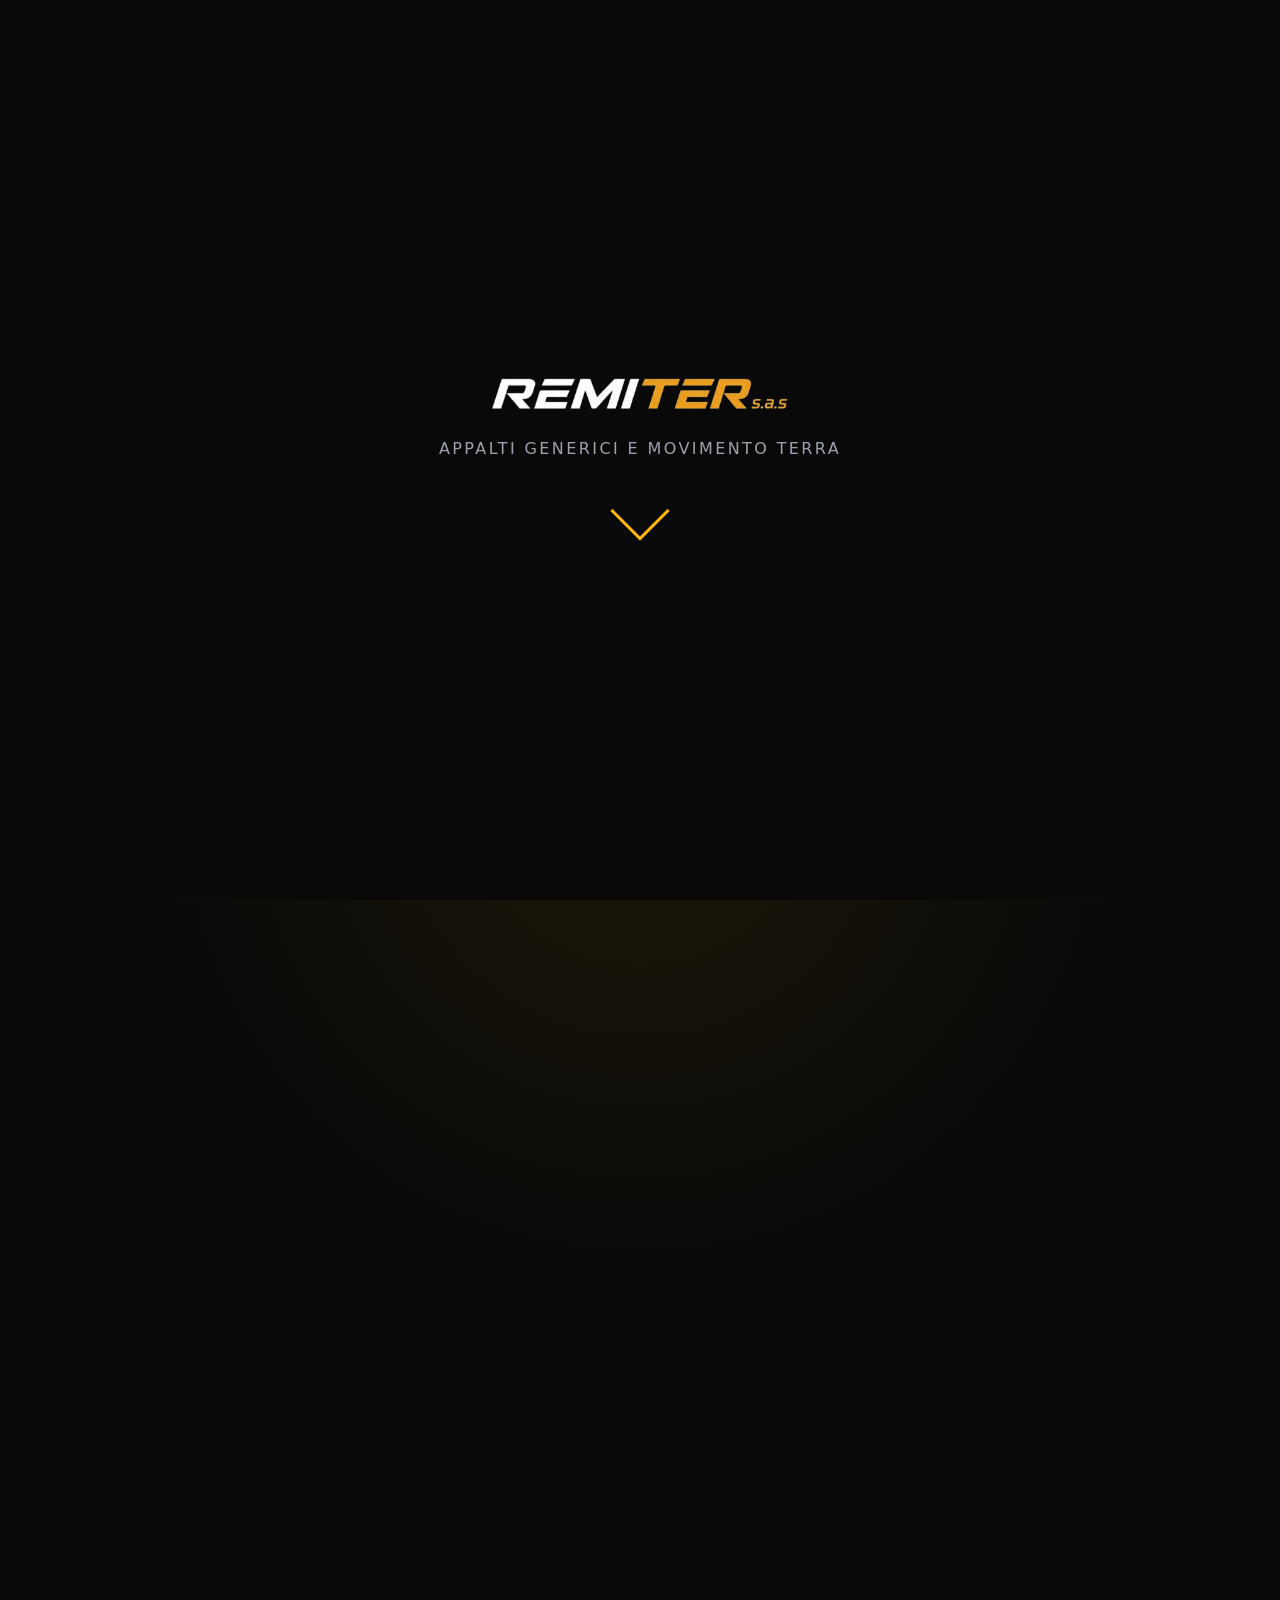
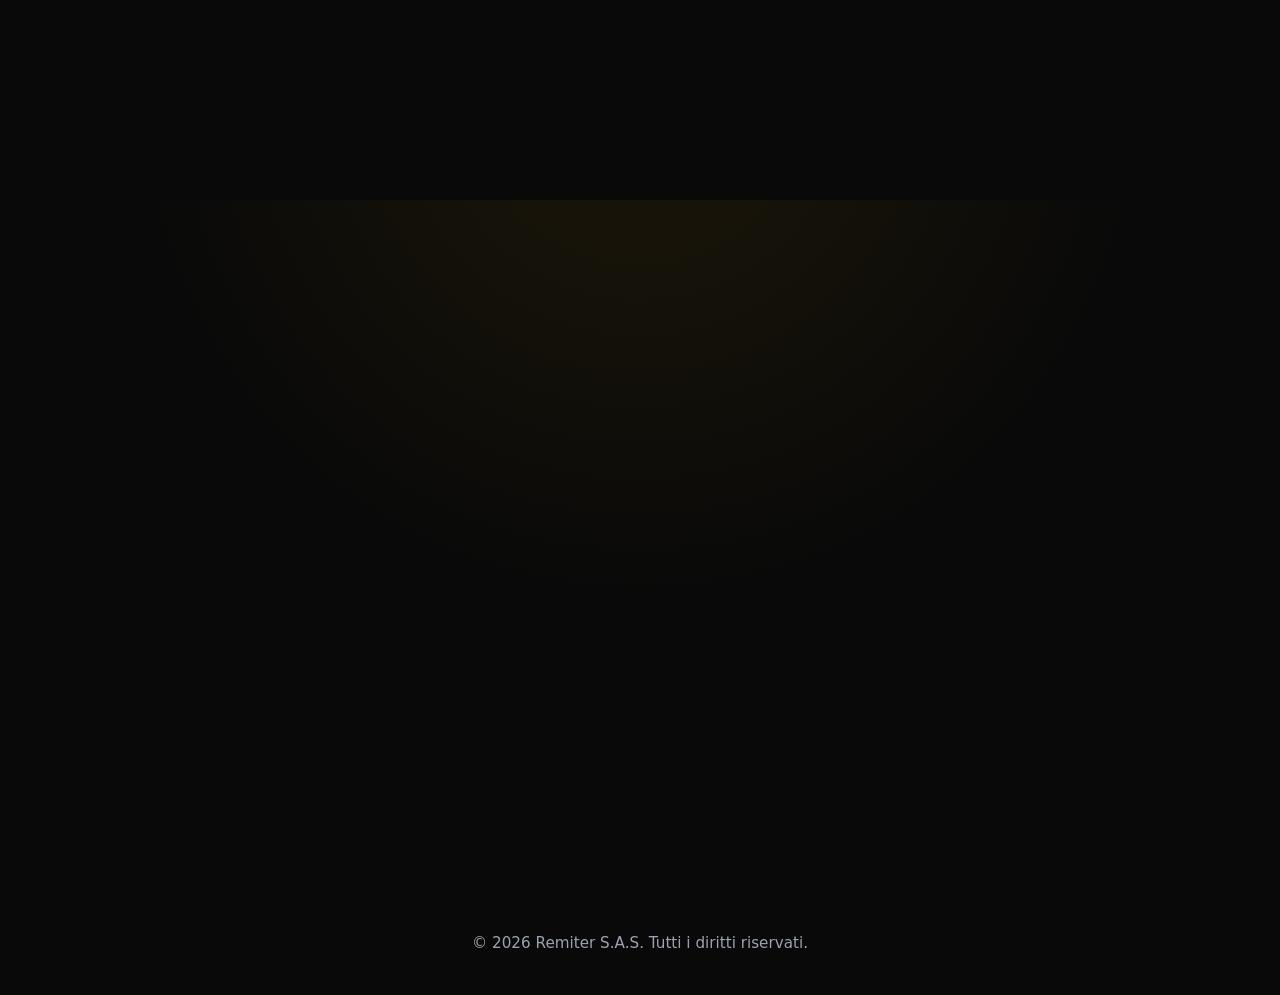
==== commit 583228ab: "Add new company information and enhance styles for better layout and responsiveness" ====
--- a/index.html
+++ b/index.html
@@ -5,6 +5,7 @@
   <meta name="viewport" content="width=device-width, initial-scale=1.0" />
   <title>Remiter - Appalti generici e movimento terra</title>
   <link rel="stylesheet" href="styles.css" />
+  <link rel="stylesheet" href="styles.css?v=20260926" />
 </head>
 <body>
   <div class="intro-screen" id="intro-screen">
@@ -49,27 +50,27 @@
     <section class="section fade-in">
       <div class="container">
         <h2>Competenza concreta, organizzazione precisa</h2>
-        <p>Da oltre 15 anni accompagniamo progetti di costruzione, riqualificazione e manutenzione con un approccio operativo e orientato al risultato. Ogni intervento viene pianificato in base alle esigenze del cantiere, alle tempistiche e alle condizioni del sito per massimizzare efficienza e sicurezza.</p>
+          <p>Accompagniamo progetti di costruzione, riqualificazione e manutenzione con un approccio operativo e orientato al risultato. Ogni intervento viene pianificato in base alle esigenze del cantiere, alle tempistiche e alle condizioni del sito per massimizzare efficienza e sicurezza.</p>
       </div>
     </section>
 
     <section class="section stats-section fade-in">
       <div class="container stats-grid">
         <article>
-          <strong>15+</strong>
-          <span>Anni di esperienza</span>
+          <strong>2026</strong>
+          <span>Anno di costituzione</span>
         </article>
         <article>
-          <strong>250+</strong>
-          <span>Cantieri gestiti</span>
+          <strong>2</strong>
+          <span>Soci</span>
         </article>
         <article>
-          <strong>100%</strong>
-          <span>Approccio personalizzato</span>
+          <strong>CH-440512</strong>
+          <span>Numero REA</span>
         </article>
         <article>
-          <strong>24/7</strong>
-          <span>Supporto operativo</span>
+          <strong>0</strong>
+          <span>Unità locali</span>
         </article>
       </div>
     </section>
@@ -105,7 +106,7 @@
 
   <footer class="site-footer">
     <div class="container">
-      <p>&copy; 2026 Remiter. Tutti i diritti riservati.</p>
+      <p>&copy; 2026 Remiter S.A.S. Tutti i diritti riservati.</p>
     </div>
   </footer>
 
--- a/styles.css
+++ b/styles.css
@@ -238,6 +238,10 @@
   line-height: 1.05;
 }
 
+.section .centered-heading {
+  text-align: center;
+}
+
 .section p {
   max-width: 58ch;
   color: var(--muted);
@@ -533,8 +537,8 @@
   border-radius: 1.75rem;
   background: linear-gradient(135deg, #151515 0%, #0f0f0f 100%);
   padding: 3rem 2rem;
-  margin: 0 auto 2rem;
-  width: min(1180px, calc(100% - 2rem));
+  margin: 0 0 2rem;
+  width: 100%;
 }
 
 .page-hero .container {
@@ -542,6 +546,10 @@
   gap: 1.5rem;
   align-items: center;
   text-align: center;
+}
+
+.page-hero .container > p {
+  margin-inline: auto;
 }
 
 .intro-contact-copy {
@@ -641,6 +649,10 @@
   line-height: 1.05;
 }
 
+.section h2.centered-heading {
+  text-align: center;
+}
+
 .section p {
   max-width: 58ch;
   color: var(--muted);
@@ -664,10 +676,54 @@
   padding: 1rem 1.25rem;
 }
 
+.social-object {
+  display: block;
+}
+
+.social-object > div {
+  max-width: 1000px;
+  margin: 0 auto;
+}
+
+.social-object h2 {
+  text-align: center;
+}
+
+.social-object .feature-list {
+  max-width: none;
+  grid-template-columns: repeat(2, minmax(0, 1fr));
+  align-items: stretch;
+  text-align: left;
+}
+
+.social-object .feature-list li {
+  height: 100%;
+  text-align: center;
+  display: flex;
+  align-items: center;
+  justify-content: center;
+  border-left: 3px solid var(--primary);
+}
+
+.social-object > div > p {
+  max-width: 760px;
+  margin: 1.5rem auto 0;
+  text-align: center;
+}
+
+@media (min-width: 641px) {
+  .social-object .feature-list li:last-child:nth-child(odd) {
+    grid-column: 1 / -1;
+    width: calc((100% - 1.5rem) / 2);
+    justify-self: center;
+  }
+}
+
 .service-grid {
   display: grid;
   gap: 1.5rem;
-  grid-template-columns: repeat(auto-fit, minmax(220px, 1fr));
+  grid-template-columns: repeat(3, minmax(0, 1fr));
+  align-items: stretch;
 }
 
 .home-grid {
@@ -680,6 +736,14 @@
   border: 1px solid var(--border);
   border-radius: 1rem;
   padding: 1.75rem;
+  min-width: 0;
+  height: 100%;
+}
+
+@media (min-width: 841px) {
+  .service-grid article:last-child:nth-child(3n + 1) {
+    grid-column: 2;
+  }
 }
 
 .service-grid h3 {
@@ -714,6 +778,7 @@
 .contact-list {
   display: grid;
   gap: 1.3rem;
+  grid-template-columns: repeat(2, minmax(0, 1fr));
   justify-items: center;
   text-align: center;
 }
@@ -725,6 +790,14 @@
   color: #dfe2e8;
   font-size: clamp(0.95rem, 1.2vw, 1.2rem);
   line-height: 1.4;
+}
+
+.contact-list p {
+  width: 100%;
+  padding: 0.85rem 1rem;
+  border: 1px solid rgba(255, 183, 3, 0.12);
+  border-radius: 0.75rem;
+  background: rgba(255, 255, 255, 0.02);
 }
 
 .contact-list strong,
@@ -925,7 +998,7 @@
 @media (max-width: 840px) {
   .service-grid,
   .contact-grid {
-    grid-template-columns: 1fr;
+    grid-template-columns: repeat(2, minmax(0, 1fr));
   }
 
   .site-header .container {
@@ -1138,6 +1211,16 @@
     gap: 1rem;
   }
 
+  .service-grid,
+  .contact-grid,
+  .contact-list {
+    grid-template-columns: 1fr;
+  }
+
+  .social-object .feature-list {
+    grid-template-columns: 1fr;
+  }
+
   .service-grid article,
   .contact-section form,
   .feature-list li,
@@ -1150,3 +1233,222 @@
   }
 }
 
+/* Premium motion system */
+:root {
+  --ease-premium: cubic-bezier(0.22, 1, 0.36, 1);
+  --ease-soft: cubic-bezier(0.16, 1, 0.3, 1);
+  --motion-fast: 180ms;
+  --motion-base: 420ms;
+  --motion-slow: 900ms;
+}
+
+body {
+  background:
+    radial-gradient(circle at 50% -12%, rgba(255, 183, 3, 0.08), transparent 32rem),
+    var(--bg);
+}
+
+.site-header {
+  background: rgba(12, 12, 12, 0.78);
+  backdrop-filter: blur(16px) saturate(120%);
+  transition: background var(--motion-base) var(--ease-soft), box-shadow var(--motion-base) var(--ease-soft), border-color var(--motion-base) var(--ease-soft);
+}
+
+.site-header:hover {
+  background: rgba(18, 18, 18, 0.9);
+  box-shadow: 0 14px 36px rgba(0, 0, 0, 0.2);
+}
+
+nav a {
+  position: relative;
+  transition: color var(--motion-fast) var(--ease-soft);
+}
+
+nav a::after {
+  position: absolute;
+  right: 0.5rem;
+  bottom: 0.05rem;
+  left: 0.5rem;
+  height: 2px;
+  border-radius: 999px;
+  background: var(--primary);
+  content: "";
+  transform: scaleX(0);
+  transform-origin: center;
+  transition: transform var(--motion-base) var(--ease-premium);
+}
+
+nav a:hover::after,
+nav a.active::after {
+  transform: scaleX(1);
+}
+
+.brand-logo {
+  transition: transform var(--motion-base) var(--ease-premium), filter var(--motion-base) var(--ease-soft);
+}
+
+.brand:hover .brand-logo {
+  filter: drop-shadow(0 0 1rem rgba(255, 183, 3, 0.2));
+  transform: scale(1.015);
+}
+
+.button,
+button,
+#popup-close {
+  position: relative;
+  overflow: hidden;
+  transition: transform var(--motion-base) var(--ease-premium), background var(--motion-base) var(--ease-soft), box-shadow var(--motion-base) var(--ease-soft);
+}
+
+.button::after,
+button::after,
+#popup-close::after {
+  position: absolute;
+  inset: 0;
+  background: linear-gradient(105deg, transparent 35%, rgba(255, 255, 255, 0.24) 50%, transparent 65%);
+  content: "";
+  transform: translateX(-125%);
+  transition: transform 700ms var(--ease-soft);
+}
+
+.button:hover,
+button:hover,
+#popup-close:hover {
+  box-shadow: 0 12px 28px rgba(255, 183, 3, 0.16);
+  transform: translateY(-3px);
+}
+
+.button:hover::after,
+button:hover::after,
+#popup-close:hover::after {
+  transform: translateX(125%);
+}
+
+.hero-image img {
+  animation: premiumFloat 10s ease-in-out infinite;
+  transition: box-shadow var(--motion-slow) var(--ease-soft), transform var(--motion-slow) var(--ease-premium);
+}
+
+.hero-image:hover img {
+  box-shadow: 0 30px 80px rgba(255, 183, 3, 0.12);
+  transform: translateY(-6px) scale(1.01);
+}
+
+.graphic,
+.page-hero .hero-decor span {
+  animation: premiumDrift 9s ease-in-out infinite;
+}
+
+.service-grid article,
+.process-grid div,
+.stats-grid article,
+.info-card,
+.feature-list li {
+  position: relative;
+  overflow: hidden;
+  transition: transform var(--motion-base) var(--ease-premium), border-color var(--motion-base) var(--ease-soft), box-shadow var(--motion-base) var(--ease-soft), background var(--motion-base) var(--ease-soft);
+}
+
+.service-grid article::before,
+.process-grid div::before,
+.stats-grid article::before,
+.feature-list li::before {
+  position: absolute;
+  top: 0;
+  left: 0;
+  width: 100%;
+  height: 2px;
+  background: linear-gradient(90deg, transparent, var(--primary), transparent);
+  content: "";
+  opacity: 0;
+  transform: scaleX(0.35);
+  transition: opacity var(--motion-base) var(--ease-soft), transform var(--motion-base) var(--ease-premium);
+}
+
+.service-grid article:hover,
+.process-grid div:hover,
+.stats-grid article:hover,
+.info-card:hover,
+.feature-list li:hover {
+  border-color: rgba(255, 183, 3, 0.42);
+  box-shadow: 0 22px 48px rgba(0, 0, 0, 0.24);
+  transform: translateY(-7px);
+}
+
+.service-grid article:hover::before,
+.process-grid div:hover::before,
+.stats-grid article:hover::before,
+.feature-list li:hover::before {
+  opacity: 1;
+  transform: scaleX(1);
+}
+
+.fade-in {
+  animation: premiumReveal var(--motion-slow) var(--ease-premium) forwards;
+}
+
+.fade-in:nth-child(4) {
+  animation-delay: 380ms;
+}
+
+.fade-in:nth-child(5) {
+  animation-delay: 500ms;
+}
+
+.fade-in:nth-child(6) {
+  animation-delay: 620ms;
+}
+
+@keyframes premiumReveal {
+  from {
+    opacity: 0;
+    transform: translateY(28px) scale(0.985);
+  }
+  to {
+    opacity: 1;
+    transform: translateY(0) scale(1);
+  }
+}
+
+@keyframes premiumFloat {
+  0%, 100% {
+    transform: translateY(0) rotate(0deg);
+  }
+  50% {
+    transform: translateY(-8px) rotate(0.35deg);
+  }
+}
+
+@keyframes premiumDrift {
+  0%, 100% {
+    opacity: 0.55;
+    transform: translate3d(0, 0, 0) scale(1);
+  }
+  50% {
+    opacity: 0.9;
+    transform: translate3d(0, -12px, 0) scale(1.04);
+  }
+}
+
+@media (prefers-reduced-motion: reduce) {
+  html {
+    scroll-behavior: auto;
+  }
+
+  *,
+  *::before,
+  *::after {
+    animation-duration: 0.01ms !important;
+    animation-iteration-count: 1 !important;
+    scroll-behavior: auto !important;
+    transition-duration: 0.01ms !important;
+  }
+
+  .site-header,
+  main,
+  .fade-in {
+    opacity: 1;
+    transform: none;
+  }
+}
+
--- a/styles.css
+++ b/styles.css
@@ -238,6 +238,10 @@
   line-height: 1.05;
 }
 
+.section .centered-heading {
+  text-align: center;
+}
+
 .section p {
   max-width: 58ch;
   color: var(--muted);
@@ -533,8 +537,8 @@
   border-radius: 1.75rem;
   background: linear-gradient(135deg, #151515 0%, #0f0f0f 100%);
   padding: 3rem 2rem;
-  margin: 0 auto 2rem;
-  width: min(1180px, calc(100% - 2rem));
+  margin: 0 0 2rem;
+  width: 100%;
 }
 
 .page-hero .container {
@@ -542,6 +546,10 @@
   gap: 1.5rem;
   align-items: center;
   text-align: center;
+}
+
+.page-hero .container > p {
+  margin-inline: auto;
 }
 
 .intro-contact-copy {
@@ -641,6 +649,10 @@
   line-height: 1.05;
 }
 
+.section h2.centered-heading {
+  text-align: center;
+}
+
 .section p {
   max-width: 58ch;
   color: var(--muted);
@@ -664,10 +676,54 @@
   padding: 1rem 1.25rem;
 }
 
+.social-object {
+  display: block;
+}
+
+.social-object > div {
+  max-width: 1000px;
+  margin: 0 auto;
+}
+
+.social-object h2 {
+  text-align: center;
+}
+
+.social-object .feature-list {
+  max-width: none;
+  grid-template-columns: repeat(2, minmax(0, 1fr));
+  align-items: stretch;
+  text-align: left;
+}
+
+.social-object .feature-list li {
+  height: 100%;
+  text-align: center;
+  display: flex;
+  align-items: center;
+  justify-content: center;
+  border-left: 3px solid var(--primary);
+}
+
+.social-object > div > p {
+  max-width: 760px;
+  margin: 1.5rem auto 0;
+  text-align: center;
+}
+
+@media (min-width: 641px) {
+  .social-object .feature-list li:last-child:nth-child(odd) {
+    grid-column: 1 / -1;
+    width: calc((100% - 1.5rem) / 2);
+    justify-self: center;
+  }
+}
+
 .service-grid {
   display: grid;
   gap: 1.5rem;
-  grid-template-columns: repeat(auto-fit, minmax(220px, 1fr));
+  grid-template-columns: repeat(3, minmax(0, 1fr));
+  align-items: stretch;
 }
 
 .home-grid {
@@ -680,6 +736,14 @@
   border: 1px solid var(--border);
   border-radius: 1rem;
   padding: 1.75rem;
+  min-width: 0;
+  height: 100%;
+}
+
+@media (min-width: 841px) {
+  .service-grid article:last-child:nth-child(3n + 1) {
+    grid-column: 2;
+  }
 }
 
 .service-grid h3 {
@@ -714,6 +778,7 @@
 .contact-list {
   display: grid;
   gap: 1.3rem;
+  grid-template-columns: repeat(2, minmax(0, 1fr));
   justify-items: center;
   text-align: center;
 }
@@ -725,6 +790,14 @@
   color: #dfe2e8;
   font-size: clamp(0.95rem, 1.2vw, 1.2rem);
   line-height: 1.4;
+}
+
+.contact-list p {
+  width: 100%;
+  padding: 0.85rem 1rem;
+  border: 1px solid rgba(255, 183, 3, 0.12);
+  border-radius: 0.75rem;
+  background: rgba(255, 255, 255, 0.02);
 }
 
 .contact-list strong,
@@ -925,7 +998,7 @@
 @media (max-width: 840px) {
   .service-grid,
   .contact-grid {
-    grid-template-columns: 1fr;
+    grid-template-columns: repeat(2, minmax(0, 1fr));
   }
 
   .site-header .container {
@@ -1138,6 +1211,16 @@
     gap: 1rem;
   }
 
+  .service-grid,
+  .contact-grid,
+  .contact-list {
+    grid-template-columns: 1fr;
+  }
+
+  .social-object .feature-list {
+    grid-template-columns: 1fr;
+  }
+
   .service-grid article,
   .contact-section form,
   .feature-list li,
@@ -1150,3 +1233,222 @@
   }
 }
 
+/* Premium motion system */
+:root {
+  --ease-premium: cubic-bezier(0.22, 1, 0.36, 1);
+  --ease-soft: cubic-bezier(0.16, 1, 0.3, 1);
+  --motion-fast: 180ms;
+  --motion-base: 420ms;
+  --motion-slow: 900ms;
+}
+
+body {
+  background:
+    radial-gradient(circle at 50% -12%, rgba(255, 183, 3, 0.08), transparent 32rem),
+    var(--bg);
+}
+
+.site-header {
+  background: rgba(12, 12, 12, 0.78);
+  backdrop-filter: blur(16px) saturate(120%);
+  transition: background var(--motion-base) var(--ease-soft), box-shadow var(--motion-base) var(--ease-soft), border-color var(--motion-base) var(--ease-soft);
+}
+
+.site-header:hover {
+  background: rgba(18, 18, 18, 0.9);
+  box-shadow: 0 14px 36px rgba(0, 0, 0, 0.2);
+}
+
+nav a {
+  position: relative;
+  transition: color var(--motion-fast) var(--ease-soft);
+}
+
+nav a::after {
+  position: absolute;
+  right: 0.5rem;
+  bottom: 0.05rem;
+  left: 0.5rem;
+  height: 2px;
+  border-radius: 999px;
+  background: var(--primary);
+  content: "";
+  transform: scaleX(0);
+  transform-origin: center;
+  transition: transform var(--motion-base) var(--ease-premium);
+}
+
+nav a:hover::after,
+nav a.active::after {
+  transform: scaleX(1);
+}
+
+.brand-logo {
+  transition: transform var(--motion-base) var(--ease-premium), filter var(--motion-base) var(--ease-soft);
+}
+
+.brand:hover .brand-logo {
+  filter: drop-shadow(0 0 1rem rgba(255, 183, 3, 0.2));
+  transform: scale(1.015);
+}
+
+.button,
+button,
+#popup-close {
+  position: relative;
+  overflow: hidden;
+  transition: transform var(--motion-base) var(--ease-premium), background var(--motion-base) var(--ease-soft), box-shadow var(--motion-base) var(--ease-soft);
+}
+
+.button::after,
+button::after,
+#popup-close::after {
+  position: absolute;
+  inset: 0;
+  background: linear-gradient(105deg, transparent 35%, rgba(255, 255, 255, 0.24) 50%, transparent 65%);
+  content: "";
+  transform: translateX(-125%);
+  transition: transform 700ms var(--ease-soft);
+}
+
+.button:hover,
+button:hover,
+#popup-close:hover {
+  box-shadow: 0 12px 28px rgba(255, 183, 3, 0.16);
+  transform: translateY(-3px);
+}
+
+.button:hover::after,
+button:hover::after,
+#popup-close:hover::after {
+  transform: translateX(125%);
+}
+
+.hero-image img {
+  animation: premiumFloat 10s ease-in-out infinite;
+  transition: box-shadow var(--motion-slow) var(--ease-soft), transform var(--motion-slow) var(--ease-premium);
+}
+
+.hero-image:hover img {
+  box-shadow: 0 30px 80px rgba(255, 183, 3, 0.12);
+  transform: translateY(-6px) scale(1.01);
+}
+
+.graphic,
+.page-hero .hero-decor span {
+  animation: premiumDrift 9s ease-in-out infinite;
+}
+
+.service-grid article,
+.process-grid div,
+.stats-grid article,
+.info-card,
+.feature-list li {
+  position: relative;
+  overflow: hidden;
+  transition: transform var(--motion-base) var(--ease-premium), border-color var(--motion-base) var(--ease-soft), box-shadow var(--motion-base) var(--ease-soft), background var(--motion-base) var(--ease-soft);
+}
+
+.service-grid article::before,
+.process-grid div::before,
+.stats-grid article::before,
+.feature-list li::before {
+  position: absolute;
+  top: 0;
+  left: 0;
+  width: 100%;
+  height: 2px;
+  background: linear-gradient(90deg, transparent, var(--primary), transparent);
+  content: "";
+  opacity: 0;
+  transform: scaleX(0.35);
+  transition: opacity var(--motion-base) var(--ease-soft), transform var(--motion-base) var(--ease-premium);
+}
+
+.service-grid article:hover,
+.process-grid div:hover,
+.stats-grid article:hover,
+.info-card:hover,
+.feature-list li:hover {
+  border-color: rgba(255, 183, 3, 0.42);
+  box-shadow: 0 22px 48px rgba(0, 0, 0, 0.24);
+  transform: translateY(-7px);
+}
+
+.service-grid article:hover::before,
+.process-grid div:hover::before,
+.stats-grid article:hover::before,
+.feature-list li:hover::before {
+  opacity: 1;
+  transform: scaleX(1);
+}
+
+.fade-in {
+  animation: premiumReveal var(--motion-slow) var(--ease-premium) forwards;
+}
+
+.fade-in:nth-child(4) {
+  animation-delay: 380ms;
+}
+
+.fade-in:nth-child(5) {
+  animation-delay: 500ms;
+}
+
+.fade-in:nth-child(6) {
+  animation-delay: 620ms;
+}
+
+@keyframes premiumReveal {
+  from {
+    opacity: 0;
+    transform: translateY(28px) scale(0.985);
+  }
+  to {
+    opacity: 1;
+    transform: translateY(0) scale(1);
+  }
+}
+
+@keyframes premiumFloat {
+  0%, 100% {
+    transform: translateY(0) rotate(0deg);
+  }
+  50% {
+    transform: translateY(-8px) rotate(0.35deg);
+  }
+}
+
+@keyframes premiumDrift {
+  0%, 100% {
+    opacity: 0.55;
+    transform: translate3d(0, 0, 0) scale(1);
+  }
+  50% {
+    opacity: 0.9;
+    transform: translate3d(0, -12px, 0) scale(1.04);
+  }
+}
+
+@media (prefers-reduced-motion: reduce) {
+  html {
+    scroll-behavior: auto;
+  }
+
+  *,
+  *::before,
+  *::after {
+    animation-duration: 0.01ms !important;
+    animation-iteration-count: 1 !important;
+    scroll-behavior: auto !important;
+    transition-duration: 0.01ms !important;
+  }
+
+  .site-header,
+  main,
+  .fade-in {
+    opacity: 1;
+    transform: none;
+  }
+}
+
